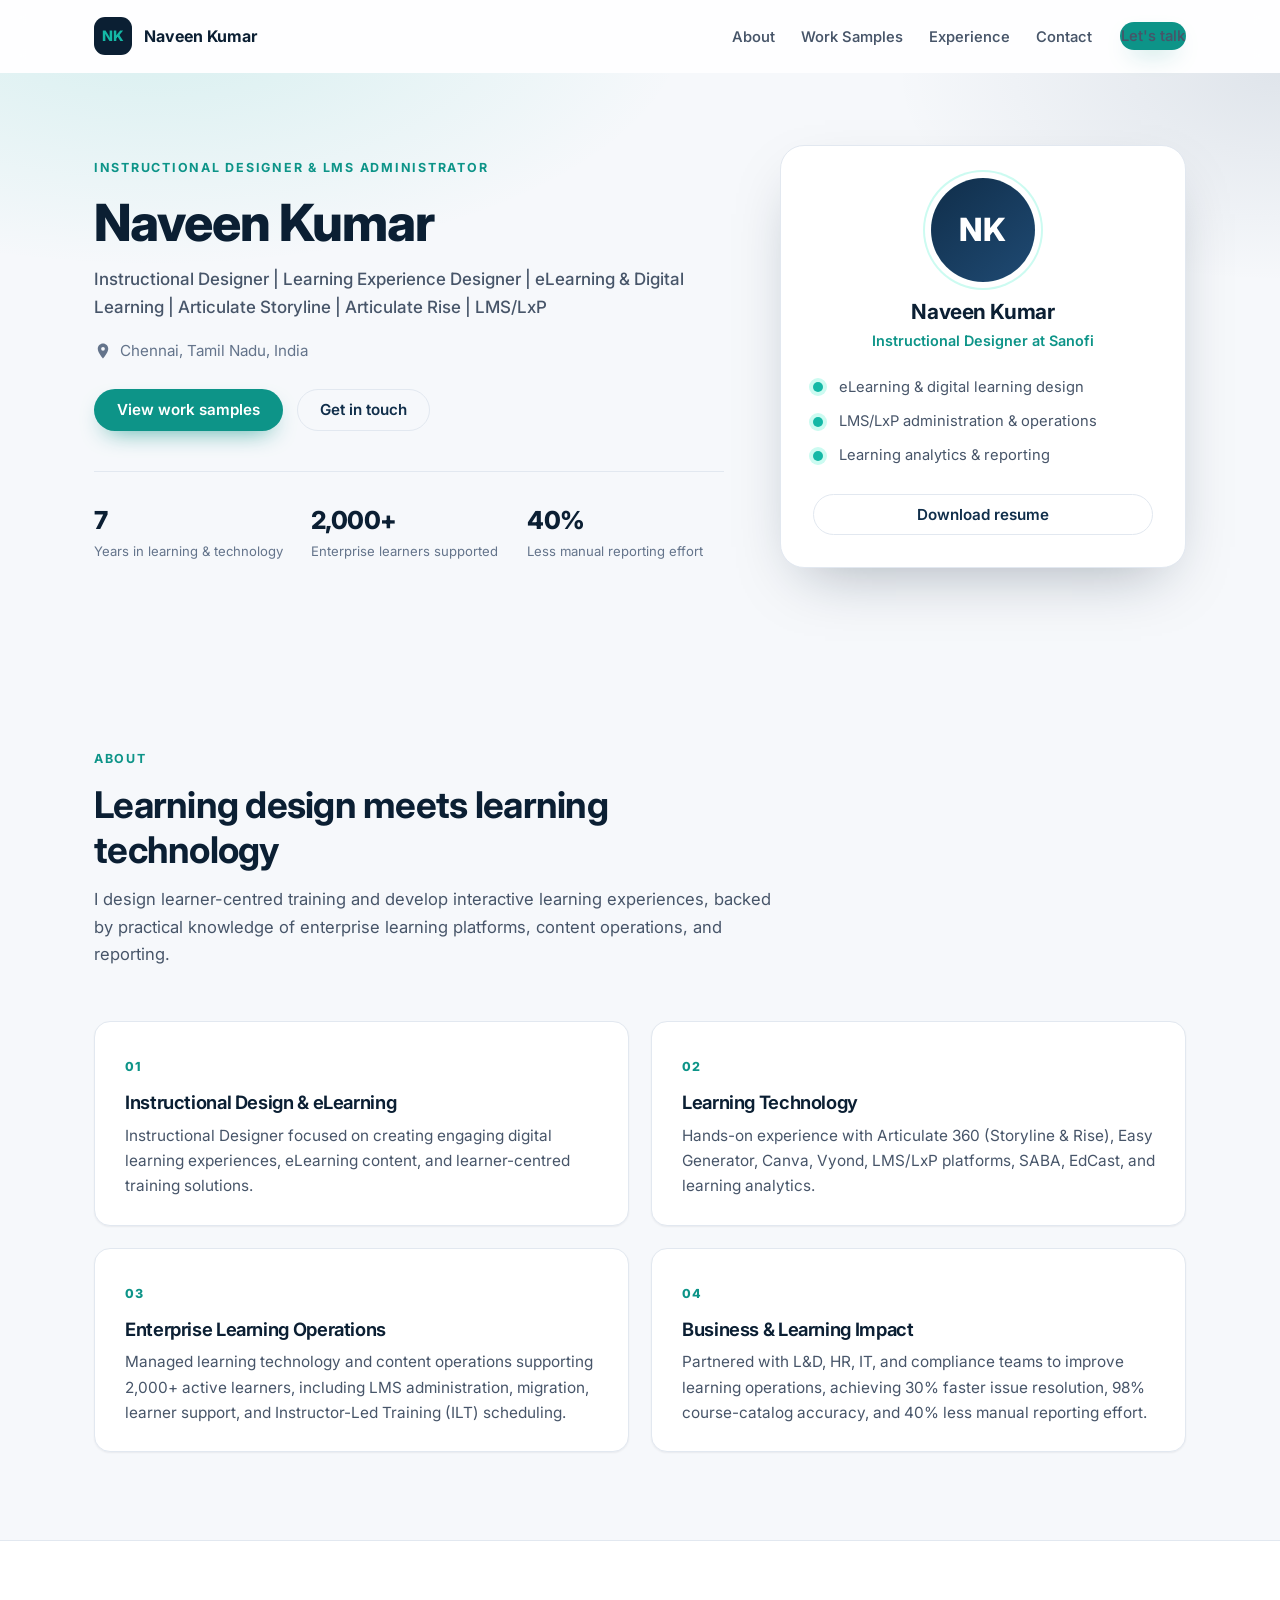
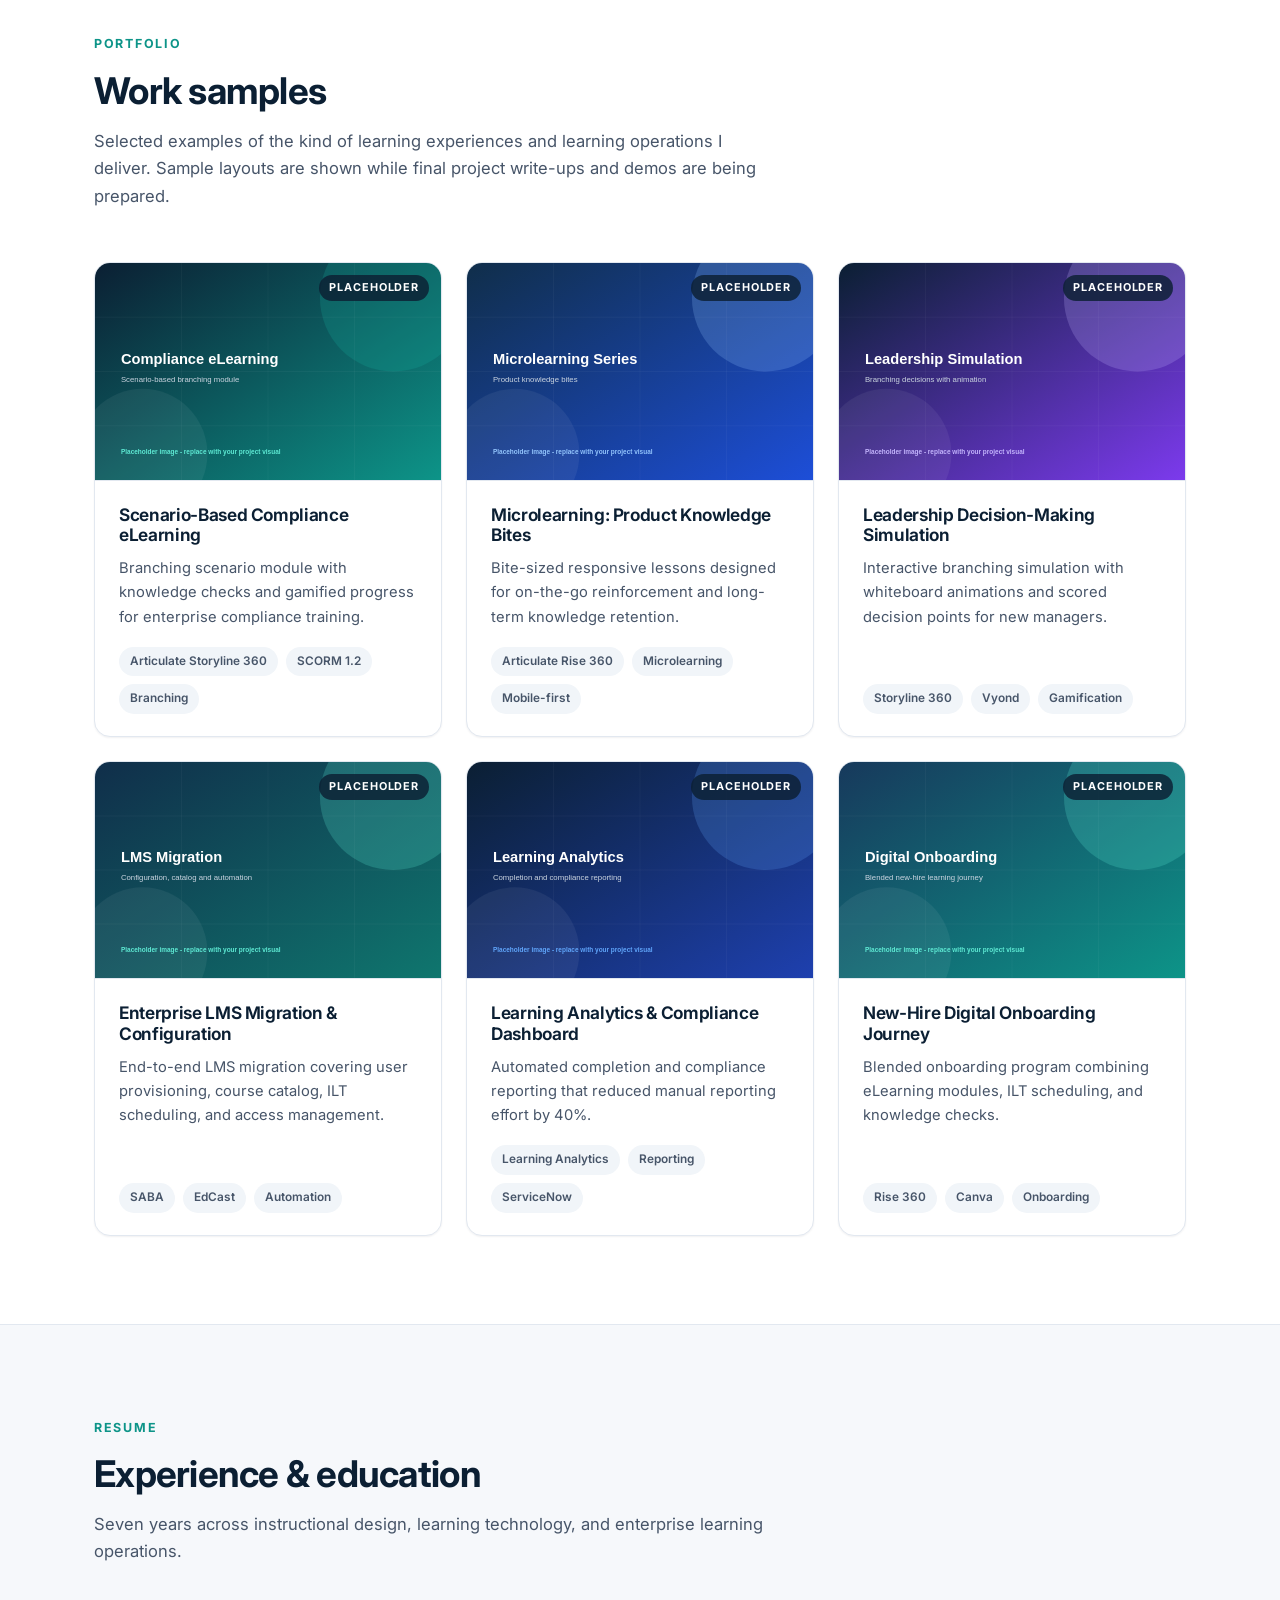
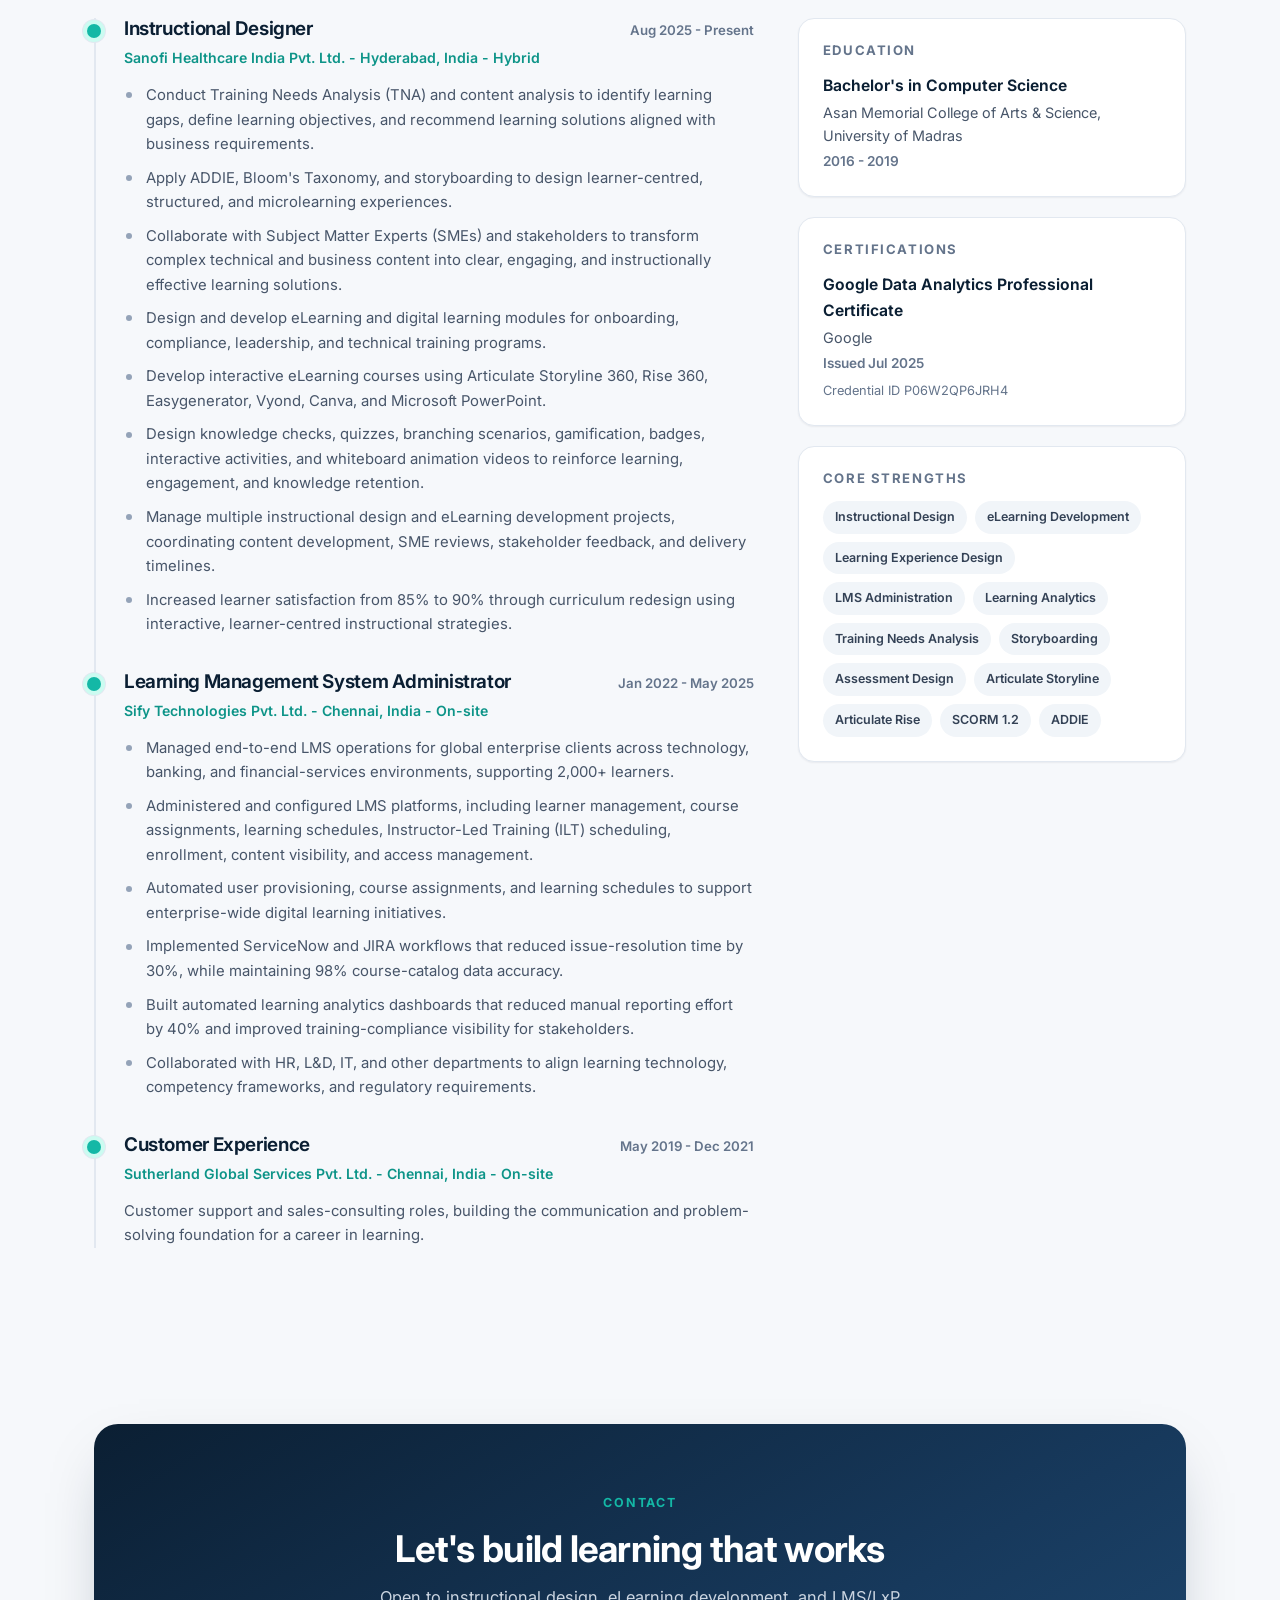
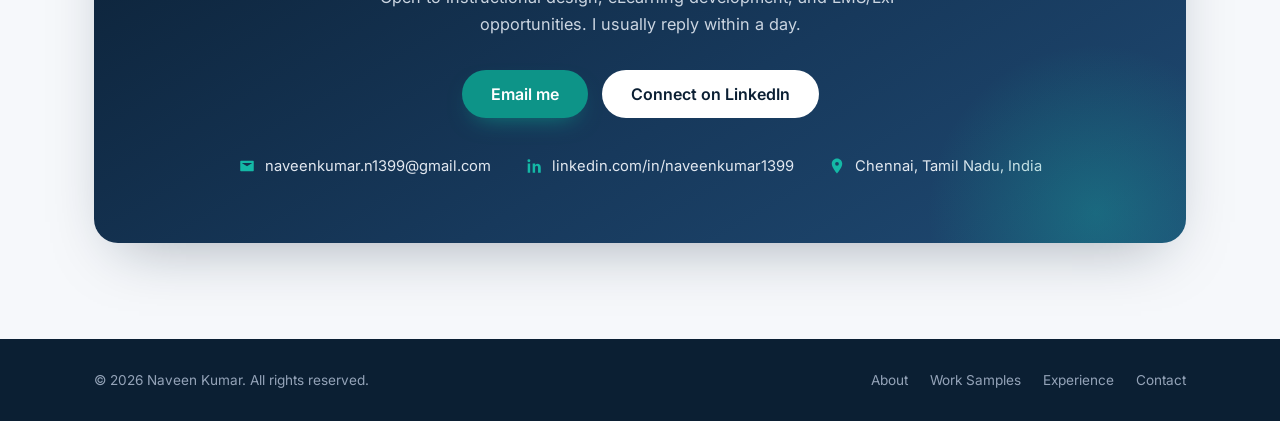
==== index.html @ 70050c81 "feat: add instructional designer and LMS admin portfolio site Co-authored-by: monkeycode-ai <monkeyc" ====
<!DOCTYPE html>
<html lang="en">
<head>
  <meta charset="UTF-8" />
  <meta name="viewport" content="width=device-width, initial-scale=1.0" />
  <title>Naveen Kumar | Instructional Designer &amp; LMS Administrator</title>
  <meta name="description" content="Naveen Kumar is an Instructional Designer and LMS Administrator with 7 years of experience creating engaging digital learning experiences and running enterprise learning operations." />
  <meta name="author" content="Naveen Kumar" />
  <meta name="theme-color" content="#0b1f33" />

  <meta property="og:type" content="website" />
  <meta property="og:title" content="Naveen Kumar | Instructional Designer &amp; LMS Administrator" />
  <meta property="og:description" content="Instructional Designer and learning technology professional focused on eLearning, digital learning, LMS administration, and learning analytics." />
  <meta name="twitter:card" content="summary_large_image" />

  <link rel="icon" href="data:image/svg+xml,%3Csvg xmlns='http://www.w3.org/2000/svg' viewBox='0 0 64 64'%3E%3Crect width='64' height='64' rx='14' fill='%230b1f33'/%3E%3Ctext x='50%25' y='54%25' text-anchor='middle' dominant-baseline='middle' font-family='Arial, sans-serif' font-size='30' font-weight='700' fill='%2314b8a6'%3ENK%3C/text%3E%3C/svg%3E" />

  <link rel="preconnect" href="https://fonts.googleapis.com" />
  <link rel="preconnect" href="https://fonts.gstatic.com" crossorigin />
  <link href="https://fonts.googleapis.com/css2?family=Inter:wght@400;500;600;700;800&display=swap" rel="stylesheet" />

  <link rel="stylesheet" href="assets/css/styles.css" />
</head>
<body>
  <a class="skip-link" href="#home">Skip to content</a>

  <header class="site-header" id="site-header">
    <div class="container header-inner">
      <a class="brand" href="#home" aria-label="Naveen Kumar home">
        <span class="brand-mark">NK</span>
        <span class="brand-text">Naveen Kumar</span>
      </a>

      <button class="nav-toggle" id="nav-toggle" type="button" aria-expanded="false" aria-controls="primary-nav" aria-label="Open navigation menu">
        <span class="nav-toggle-bar"></span>
        <span class="nav-toggle-bar"></span>
        <span class="nav-toggle-bar"></span>
      </button>

      <nav class="primary-nav" id="primary-nav" aria-label="Primary">
        <ul>
          <li><a href="#about">About</a></li>
          <li><a href="#work">Work Samples</a></li>
          <li><a href="#experience">Experience</a></li>
          <li><a href="#contact">Contact</a></li>
        </ul>
        <a class="btn btn-primary nav-cta" href="#contact">Let's talk</a>
      </nav>
    </div>
  </header>

  <main id="main">
    <section class="hero" id="home">
      <div class="container hero-grid">
        <div class="hero-copy">
          <p class="eyebrow">Instructional Designer &amp; LMS Administrator</p>
          <h1>Naveen Kumar</h1>
          <p class="hero-headline">Instructional Designer | Learning Experience Designer | eLearning &amp; Digital Learning | Articulate Storyline | Articulate Rise | LMS/LxP</p>
          <p class="hero-location">
            <svg class="icon" aria-hidden="true" viewBox="0 0 24 24"><path d="M12 2C8.1 2 5 5.1 5 9c0 5.2 7 13 7 13s7-7.8 7-13c0-3.9-3.1-7-7-7Zm0 9.5A2.5 2.5 0 1 1 12 6.5a2.5 2.5 0 0 1 0 5Z"/></svg>
            Chennai, Tamil Nadu, India
          </p>
          <div class="hero-actions">
            <a class="btn btn-primary" href="#work">View work samples</a>
            <a class="btn btn-ghost" href="#contact">Get in touch</a>
          </div>
          <ul class="hero-stats" aria-label="Highlights">
            <li><strong>7</strong><span>Years in learning &amp; technology</span></li>
            <li><strong>2,000+</strong><span>Enterprise learners supported</span></li>
            <li><strong>40%</strong><span>Less manual reporting effort</span></li>
          </ul>
        </div>

        <div class="hero-card" data-reveal>
          <div class="avatar" aria-hidden="true">
            <span>NK</span>
          </div>
          <h2>Naveen Kumar</h2>
          <p class="hero-card-role">Instructional Designer at Sanofi</p>
          <ul class="hero-card-list">
            <li>eLearning &amp; digital learning design</li>
            <li>LMS/LxP administration &amp; operations</li>
            <li>Learning analytics &amp; reporting</li>
          </ul>
          <a class="btn btn-outline btn-block" href="assets/files/naveen-kumar-resume.pdf" download>Download resume</a>
        </div>
      </div>
    </section>

    <section class="section" id="about">
      <div class="container">
        <div class="section-head" data-reveal>
          <p class="eyebrow">About</p>
          <h2>Learning design meets learning technology</h2>
          <p class="section-lead">I design learner-centred training and develop interactive learning experiences, backed by practical knowledge of enterprise learning platforms, content operations, and reporting.</p>
        </div>

        <div class="about-grid">
          <article class="about-card" data-reveal>
            <span class="about-index">01</span>
            <h3>Instructional Design &amp; eLearning</h3>
            <p>Instructional Designer focused on creating engaging digital learning experiences, eLearning content, and learner-centred training solutions.</p>
          </article>
          <article class="about-card" data-reveal>
            <span class="about-index">02</span>
            <h3>Learning Technology</h3>
            <p>Hands-on experience with Articulate 360 (Storyline &amp; Rise), Easy Generator, Canva, Vyond, LMS/LxP platforms, SABA, EdCast, and learning analytics.</p>
          </article>
          <article class="about-card" data-reveal>
            <span class="about-index">03</span>
            <h3>Enterprise Learning Operations</h3>
            <p>Managed learning technology and content operations supporting 2,000+ active learners, including LMS administration, migration, learner support, and Instructor-Led Training (ILT) scheduling.</p>
          </article>
          <article class="about-card" data-reveal>
            <span class="about-index">04</span>
            <h3>Business &amp; Learning Impact</h3>
            <p>Partnered with L&amp;D, HR, IT, and compliance teams to improve learning operations, achieving 30% faster issue resolution, 98% course-catalog accuracy, and 40% less manual reporting effort.</p>
          </article>
        </div>
      </div>
    </section>

    <section class="section section-alt" id="work">
      <div class="container">
        <div class="section-head" data-reveal>
          <p class="eyebrow">Portfolio</p>
          <h2>Work samples</h2>
          <p class="section-lead">Selected examples of the kind of learning experiences and learning operations I deliver. Sample layouts are shown while final project write-ups and demos are being prepared.</p>
        </div>

        <div class="work-grid">
          <article class="work-card" data-reveal>
            <div class="work-thumb">
              <img src="assets/img/work-placeholder-01.svg" alt="Placeholder preview for a scenario-based compliance eLearning project" loading="lazy" />
              <span class="work-badge">Placeholder</span>
            </div>
            <div class="work-body">
              <h3>Scenario-Based Compliance eLearning</h3>
              <p>Branching scenario module with knowledge checks and gamified progress for enterprise compliance training.</p>
              <ul class="tag-list">
                <li>Articulate Storyline 360</li>
                <li>SCORM 1.2</li>
                <li>Branching</li>
              </ul>
            </div>
          </article>

          <article class="work-card" data-reveal>
            <div class="work-thumb">
              <img src="assets/img/work-placeholder-02.svg" alt="Placeholder preview for a microlearning product knowledge series" loading="lazy" />
              <span class="work-badge">Placeholder</span>
            </div>
            <div class="work-body">
              <h3>Microlearning: Product Knowledge Bites</h3>
              <p>Bite-sized responsive lessons designed for on-the-go reinforcement and long-term knowledge retention.</p>
              <ul class="tag-list">
                <li>Articulate Rise 360</li>
                <li>Microlearning</li>
                <li>Mobile-first</li>
              </ul>
            </div>
          </article>

          <article class="work-card" data-reveal>
            <div class="work-thumb">
              <img src="assets/img/work-placeholder-03.svg" alt="Placeholder preview for a leadership decision-making simulation" loading="lazy" />
              <span class="work-badge">Placeholder</span>
            </div>
            <div class="work-body">
              <h3>Leadership Decision-Making Simulation</h3>
              <p>Interactive branching simulation with whiteboard animations and scored decision points for new managers.</p>
              <ul class="tag-list">
                <li>Storyline 360</li>
                <li>Vyond</li>
                <li>Gamification</li>
              </ul>
            </div>
          </article>

          <article class="work-card" data-reveal>
            <div class="work-thumb">
              <img src="assets/img/work-placeholder-04.svg" alt="Placeholder preview for an enterprise LMS migration and configuration project" loading="lazy" />
              <span class="work-badge">Placeholder</span>
            </div>
            <div class="work-body">
              <h3>Enterprise LMS Migration &amp; Configuration</h3>
              <p>End-to-end LMS migration covering user provisioning, course catalog, ILT scheduling, and access management.</p>
              <ul class="tag-list">
                <li>SABA</li>
                <li>EdCast</li>
                <li>Automation</li>
              </ul>
            </div>
          </article>

          <article class="work-card" data-reveal>
            <div class="work-thumb">
              <img src="assets/img/work-placeholder-05.svg" alt="Placeholder preview for a learning analytics and compliance dashboard" loading="lazy" />
              <span class="work-badge">Placeholder</span>
            </div>
            <div class="work-body">
              <h3>Learning Analytics &amp; Compliance Dashboard</h3>
              <p>Automated completion and compliance reporting that reduced manual reporting effort by 40%.</p>
              <ul class="tag-list">
                <li>Learning Analytics</li>
                <li>Reporting</li>
                <li>ServiceNow</li>
              </ul>
            </div>
          </article>

          <article class="work-card" data-reveal>
            <div class="work-thumb">
              <img src="assets/img/work-placeholder-06.svg" alt="Placeholder preview for a new-hire digital onboarding journey" loading="lazy" />
              <span class="work-badge">Placeholder</span>
            </div>
            <div class="work-body">
              <h3>New-Hire Digital Onboarding Journey</h3>
              <p>Blended onboarding program combining eLearning modules, ILT scheduling, and knowledge checks.</p>
              <ul class="tag-list">
                <li>Rise 360</li>
                <li>Canva</li>
                <li>Onboarding</li>
              </ul>
            </div>
          </article>
        </div>
      </div>
    </section>

    <section class="section" id="experience">
      <div class="container">
        <div class="section-head" data-reveal>
          <p class="eyebrow">Resume</p>
          <h2>Experience &amp; education</h2>
          <p class="section-lead">Seven years across instructional design, learning technology, and enterprise learning operations.</p>
        </div>

        <div class="resume-layout">
          <div class="timeline">
            <article class="timeline-item" data-reveal>
              <div class="timeline-head">
                <h3>Instructional Designer</h3>
                <span class="timeline-date">Aug 2025 - Present</span>
              </div>
              <p class="timeline-meta">Sanofi Healthcare India Pvt. Ltd. - Hyderabad, India - Hybrid</p>
              <ul class="timeline-list">
                <li>Conduct Training Needs Analysis (TNA) and content analysis to identify learning gaps, define learning objectives, and recommend learning solutions aligned with business requirements.</li>
                <li>Apply ADDIE, Bloom's Taxonomy, and storyboarding to design learner-centred, structured, and microlearning experiences.</li>
                <li>Collaborate with Subject Matter Experts (SMEs) and stakeholders to transform complex technical and business content into clear, engaging, and instructionally effective learning solutions.</li>
                <li>Design and develop eLearning and digital learning modules for onboarding, compliance, leadership, and technical training programs.</li>
                <li>Develop interactive eLearning courses using Articulate Storyline 360, Rise 360, Easygenerator, Vyond, Canva, and Microsoft PowerPoint.</li>
                <li>Design knowledge checks, quizzes, branching scenarios, gamification, badges, interactive activities, and whiteboard animation videos to reinforce learning, engagement, and knowledge retention.</li>
                <li>Manage multiple instructional design and eLearning development projects, coordinating content development, SME reviews, stakeholder feedback, and delivery timelines.</li>
                <li>Increased learner satisfaction from 85% to 90% through curriculum redesign using interactive, learner-centred instructional strategies.</li>
              </ul>
            </article>

            <article class="timeline-item" data-reveal>
              <div class="timeline-head">
                <h3>Learning Management System Administrator</h3>
                <span class="timeline-date">Jan 2022 - May 2025</span>
              </div>
              <p class="timeline-meta">Sify Technologies Pvt. Ltd. - Chennai, India - On-site</p>
              <ul class="timeline-list">
                <li>Managed end-to-end LMS operations for global enterprise clients across technology, banking, and financial-services environments, supporting 2,000+ learners.</li>
                <li>Administered and configured LMS platforms, including learner management, course assignments, learning schedules, Instructor-Led Training (ILT) scheduling, enrollment, content visibility, and access management.</li>
                <li>Automated user provisioning, course assignments, and learning schedules to support enterprise-wide digital learning initiatives.</li>
                <li>Implemented ServiceNow and JIRA workflows that reduced issue-resolution time by 30%, while maintaining 98% course-catalog data accuracy.</li>
                <li>Built automated learning analytics dashboards that reduced manual reporting effort by 40% and improved training-compliance visibility for stakeholders.</li>
                <li>Collaborated with HR, L&amp;D, IT, and other departments to align learning technology, competency frameworks, and regulatory requirements.</li>
              </ul>
            </article>

            <article class="timeline-item" data-reveal>
              <div class="timeline-head">
                <h3>Customer Experience</h3>
                <span class="timeline-date">May 2019 - Dec 2021</span>
              </div>
              <p class="timeline-meta">Sutherland Global Services Pvt. Ltd. - Chennai, India - On-site</p>
              <p class="timeline-note">Customer support and sales-consulting roles, building the communication and problem-solving foundation for a career in learning.</p>
            </article>
          </div>

          <aside class="resume-side">
            <div class="side-card" data-reveal>
              <h3>Education</h3>
              <p class="side-title">Bachelor's in Computer Science</p>
              <p class="side-meta">Asan Memorial College of Arts &amp; Science, University of Madras</p>
              <p class="side-date">2016 - 2019</p>
            </div>
            <div class="side-card" data-reveal>
              <h3>Certifications</h3>
              <p class="side-title">Google Data Analytics Professional Certificate</p>
              <p class="side-meta">Google</p>
              <p class="side-date">Issued Jul 2025</p>
              <p class="side-cred">Credential ID P06W2QP6JRH4</p>
            </div>
            <div class="side-card" data-reveal>
              <h3>Core strengths</h3>
              <ul class="chip-list">
                <li>Instructional Design</li>
                <li>eLearning Development</li>
                <li>Learning Experience Design</li>
                <li>LMS Administration</li>
                <li>Learning Analytics</li>
                <li>Training Needs Analysis</li>
                <li>Storyboarding</li>
                <li>Assessment Design</li>
                <li>Articulate Storyline</li>
                <li>Articulate Rise</li>
                <li>SCORM 1.2</li>
                <li>ADDIE</li>
              </ul>
            </div>
          </aside>
        </div>
      </div>
    </section>

    <section class="section section-contact" id="contact">
      <div class="container">
        <div class="contact-card" data-reveal>
          <p class="eyebrow eyebrow-light">Contact</p>
          <h2>Let's build learning that works</h2>
          <p class="contact-lead">Open to instructional design, eLearning development, and LMS/LxP opportunities. I usually reply within a day.</p>

          <div class="contact-actions">
            <a class="btn btn-primary btn-lg" href="mailto:naveenkumar.n1399@gmail.com">Email me</a>
            <a class="btn btn-light btn-lg" href="https://www.linkedin.com/in/naveenkumar1399/" target="_blank" rel="noopener noreferrer">Connect on LinkedIn</a>
          </div>

          <ul class="contact-list">
            <li>
              <svg class="icon" aria-hidden="true" viewBox="0 0 24 24"><path d="M4 5h16a1 1 0 0 1 1 1v12a1 1 0 0 1-1 1H4a1 1 0 0 1-1-1V6a1 1 0 0 1 1-1Zm8 7.2 7-4.2H5l7 4.2Z"/></svg>
              <a href="mailto:naveenkumar.n1399@gmail.com">naveenkumar.n1399@gmail.com</a>
            </li>
            <li>
              <svg class="icon" aria-hidden="true" viewBox="0 0 24 24"><path d="M6.9 8.5H3.6V21h3.3V8.5ZM5.2 3a1.9 1.9 0 1 0 0 3.9 1.9 1.9 0 0 0 0-3.9ZM21 13.9c0-3.4-1.8-5-4.2-5-1.9 0-2.8 1-3.3 1.8V8.5H10.2V21h3.3v-6.6c0-1.5.3-2.9 2.1-2.9 1.8 0 1.8 1.7 1.8 3V21H21v-7.1Z"/></svg>
              <a href="https://www.linkedin.com/in/naveenkumar1399/" target="_blank" rel="noopener noreferrer">linkedin.com/in/naveenkumar1399</a>
            </li>
            <li>
              <svg class="icon" aria-hidden="true" viewBox="0 0 24 24"><path d="M12 2C8.1 2 5 5.1 5 9c0 5.2 7 13 7 13s7-7.8 7-13c0-3.9-3.1-7-7-7Zm0 9.5A2.5 2.5 0 1 1 12 6.5a2.5 2.5 0 0 1 0 5Z"/></svg>
              <span>Chennai, Tamil Nadu, India</span>
            </li>
          </ul>
        </div>
      </div>
    </section>
  </main>

  <footer class="site-footer">
    <div class="container footer-inner">
      <p>&copy; <span id="year">2026</span> Naveen Kumar. All rights reserved.</p>
      <nav class="footer-nav" aria-label="Footer">
        <a href="#about">About</a>
        <a href="#work">Work Samples</a>
        <a href="#experience">Experience</a>
        <a href="#contact">Contact</a>
      </nav>
    </div>
  </footer>

  <script src="assets/js/main.js" defer></script>
</body>
</html>
---- assets/css/styles.css ----
:root {
  --navy-900: #0b1f33;
  --navy-800: #102e4a;
  --navy-700: #17395c;
  --navy-600: #1f4a73;
  --teal-600: #0d9488;
  --teal-500: #14b8a6;
  --teal-100: #ccfbf1;
  --slate-900: #0f172a;
  --slate-700: #334155;
  --slate-600: #475569;
  --slate-500: #64748b;
  --slate-400: #94a3b8;
  --slate-200: #e2e8f0;
  --slate-100: #f1f5f9;
  --bg: #f6f8fb;
  --surface: #ffffff;
  --border: #e2e8f0;
  --shadow-sm: 0 1px 2px rgba(15, 23, 42, 0.06);
  --shadow-md: 0 10px 30px -12px rgba(15, 23, 42, 0.18);
  --shadow-lg: 0 24px 60px -24px rgba(11, 31, 51, 0.35);
  --radius-sm: 10px;
  --radius: 16px;
  --radius-lg: 24px;
  --max-width: 1140px;
  --header-height: 72px;
  --font: "Inter", -apple-system, BlinkMacSystemFont, "Segoe UI", Roboto, Helvetica, Arial, sans-serif;
}

*,
*::before,
*::after {
  box-sizing: border-box;
}

html {
  scroll-behavior: smooth;
  scroll-padding-top: calc(var(--header-height) + 16px);
  -webkit-text-size-adjust: 100%;
}

body {
  margin: 0;
  font-family: var(--font);
  font-size: 16px;
  line-height: 1.65;
  color: var(--slate-700);
  background: var(--bg);
  -webkit-font-smoothing: antialiased;
  -moz-osx-font-smoothing: grayscale;
}

img {
  max-width: 100%;
  display: block;
}

a {
  color: var(--teal-600);
  text-decoration: none;
}

a:hover {
  text-decoration: underline;
}

h1,
h2,
h3 {
  color: var(--navy-900);
  line-height: 1.2;
  margin: 0 0 0.5em;
  letter-spacing: -0.02em;
}

h1 {
  font-size: clamp(2.1rem, 5vw, 3.2rem);
  font-weight: 800;
}

h2 {
  font-size: clamp(1.6rem, 3.5vw, 2.3rem);
  font-weight: 700;
}

h3 {
  font-size: 1.15rem;
  font-weight: 650;
}

p {
  margin: 0 0 1rem;
}

ul {
  margin: 0;
  padding: 0;
  list-style: none;
}

.icon {
  width: 18px;
  height: 18px;
  flex: 0 0 auto;
  fill: currentColor;
}

.container {
  width: 100%;
  max-width: var(--max-width);
  margin: 0 auto;
  padding: 0 24px;
}

.skip-link {
  position: absolute;
  left: -9999px;
  top: 0;
  z-index: 999;
  background: var(--navy-900);
  color: #fff;
  padding: 12px 18px;
  border-radius: 0 0 8px 0;
}

.skip-link:focus {
  left: 0;
}

:focus-visible {
  outline: 3px solid var(--teal-500);
  outline-offset: 3px;
  border-radius: 4px;
}

.btn {
  display: inline-flex;
  align-items: center;
  justify-content: center;
  gap: 8px;
  padding: 12px 22px;
  border-radius: 999px;
  border: 1.5px solid transparent;
  font-family: inherit;
  font-size: 0.95rem;
  font-weight: 600;
  line-height: 1;
  cursor: pointer;
  text-decoration: none;
  transition: transform 0.2s ease, background-color 0.2s ease, color 0.2s ease, border-color 0.2s ease, box-shadow 0.2s ease;
}

.btn:hover {
  text-decoration: none;
  transform: translateY(-2px);
}

.btn-primary {
  background: var(--teal-600);
  color: #fff;
  box-shadow: 0 10px 24px -12px rgba(13, 148, 136, 0.9);
}

.btn-primary:hover {
  background: var(--teal-500);
  color: #fff;
}

.btn-ghost {
  background: transparent;
  color: var(--navy-800);
  border-color: var(--slate-200);
}

.btn-ghost:hover {
  border-color: var(--navy-700);
  color: var(--navy-900);
  background: #fff;
}

.btn-outline {
  background: #fff;
  color: var(--navy-800);
  border-color: var(--slate-200);
}

.btn-outline:hover {
  border-color: var(--teal-500);
  color: var(--teal-600);
}

.btn-light {
  background: #fff;
  color: var(--navy-900);
}

.btn-light:hover {
  background: var(--teal-100);
  color: var(--navy-900);
}

.btn-lg {
  padding: 15px 28px;
  font-size: 1rem;
}

.btn-block {
  width: 100%;
}

.site-header {
  position: sticky;
  top: 0;
  z-index: 100;
  background: rgba(255, 255, 255, 0.85);
  backdrop-filter: blur(12px);
  -webkit-backdrop-filter: blur(12px);
  border-bottom: 1px solid transparent;
  transition: border-color 0.25s ease, box-shadow 0.25s ease, background-color 0.25s ease;
}

.site-header.is-scrolled {
  border-bottom-color: var(--border);
  box-shadow: var(--shadow-sm);
}

.header-inner {
  display: flex;
  align-items: center;
  justify-content: space-between;
  min-height: var(--header-height);
  gap: 16px;
}

.brand {
  display: inline-flex;
  align-items: center;
  gap: 12px;
  color: var(--navy-900);
  font-weight: 700;
  text-decoration: none;
}

.brand:hover {
  text-decoration: none;
}

.brand-mark {
  display: grid;
  place-items: center;
  width: 38px;
  height: 38px;
  border-radius: 11px;
  background: var(--navy-900);
  color: var(--teal-500);
  font-size: 0.9rem;
  font-weight: 800;
  letter-spacing: 0.02em;
}

.brand-text {
  font-size: 1rem;
}

.primary-nav {
  display: flex;
  align-items: center;
  gap: 28px;
}

.primary-nav ul {
  display: flex;
  align-items: center;
  gap: 26px;
}

.primary-nav a {
  color: var(--slate-600);
  font-size: 0.92rem;
  font-weight: 550;
  text-decoration: none;
  position: relative;
  padding: 6px 0;
}

.primary-nav a::after {
  content: "";
  position: absolute;
  left: 0;
  right: 0;
  bottom: 0;
  height: 2px;
  background: var(--teal-500);
  border-radius: 2px;
  transform: scaleX(0);
  transform-origin: left;
  transition: transform 0.22s ease;
}

.primary-nav a:hover {
  color: var(--navy-900);
  text-decoration: none;
}

.primary-nav a:hover::after,
.primary-nav a.is-active::after {
  transform: scaleX(1);
}

.primary-nav a.is-active {
  color: var(--navy-900);
}

.nav-cta {
  padding: 10px 18px;
}

.nav-toggle {
  display: none;
  flex-direction: column;
  justify-content: center;
  gap: 5px;
  width: 44px;
  height: 44px;
  padding: 0 10px;
  background: transparent;
  border: 1px solid var(--slate-200);
  border-radius: 10px;
  cursor: pointer;
}

.nav-toggle-bar {
  display: block;
  width: 100%;
  height: 2px;
  background: var(--navy-900);
  border-radius: 2px;
  transition: transform 0.25s ease, opacity 0.2s ease;
}

.nav-toggle[aria-expanded="true"] .nav-toggle-bar:nth-child(1) {
  transform: translateY(7px) rotate(45deg);
}

.nav-toggle[aria-expanded="true"] .nav-toggle-bar:nth-child(2) {
  opacity: 0;
}

.nav-toggle[aria-expanded="true"] .nav-toggle-bar:nth-child(3) {
  transform: translateY(-7px) rotate(-45deg);
}

.hero {
  position: relative;
  padding: 72px 0 88px;
  background:
    radial-gradient(900px 420px at 12% -10%, rgba(20, 184, 166, 0.14), transparent 60%),
    radial-gradient(700px 380px at 100% 0%, rgba(23, 57, 92, 0.1), transparent 55%),
    var(--bg);
  overflow: hidden;
}

.hero-grid {
  display: grid;
  grid-template-columns: 1.55fr 1fr;
  gap: 56px;
  align-items: center;
}

.eyebrow {
  display: inline-block;
  margin: 0 0 14px;
  color: var(--teal-600);
  font-size: 0.78rem;
  font-weight: 700;
  letter-spacing: 0.14em;
  text-transform: uppercase;
}

.eyebrow-light {
  color: var(--teal-500);
}

.hero h1 {
  margin-bottom: 0.25em;
}

.hero-headline {
  max-width: 620px;
  color: var(--slate-600);
  font-size: 1.06rem;
  font-weight: 500;
}

.hero-location {
  display: flex;
  align-items: center;
  gap: 8px;
  color: var(--slate-500);
  font-size: 0.95rem;
}

.hero-actions {
  display: flex;
  flex-wrap: wrap;
  gap: 14px;
  margin: 26px 0 40px;
}

.hero-stats {
  display: grid;
  grid-template-columns: repeat(3, minmax(0, 1fr));
  gap: 20px;
  padding-top: 28px;
  border-top: 1px solid var(--slate-200);
}

.hero-stats li {
  display: flex;
  flex-direction: column;
  gap: 2px;
}

.hero-stats strong {
  color: var(--navy-900);
  font-size: 1.55rem;
  font-weight: 800;
  letter-spacing: -0.02em;
}

.hero-stats span {
  color: var(--slate-500);
  font-size: 0.82rem;
  line-height: 1.35;
}

.hero-card {
  background: var(--surface);
  border: 1px solid var(--border);
  border-radius: var(--radius-lg);
  padding: 32px;
  box-shadow: var(--shadow-lg);
  text-align: center;
}

.avatar {
  display: grid;
  place-items: center;
  width: 104px;
  height: 104px;
  margin: 0 auto 18px;
  border-radius: 50%;
  background: linear-gradient(140deg, var(--navy-800), var(--navy-600));
  color: #fff;
  font-size: 2rem;
  font-weight: 800;
  letter-spacing: 0.04em;
  box-shadow: 0 0 0 6px #fff, 0 0 0 8px var(--teal-100);
}

.hero-card h2 {
  margin-bottom: 4px;
  font-size: 1.3rem;
}

.hero-card-role {
  color: var(--teal-600);
  font-size: 0.9rem;
  font-weight: 600;
}

.hero-card-list {
  display: grid;
  gap: 10px;
  margin: 22px 0 26px;
  text-align: left;
}

.hero-card-list li {
  position: relative;
  padding-left: 26px;
  color: var(--slate-600);
  font-size: 0.92rem;
}

.hero-card-list li::before {
  content: "";
  position: absolute;
  left: 0;
  top: 0.52em;
  width: 10px;
  height: 10px;
  border-radius: 50%;
  background: var(--teal-500);
  box-shadow: 0 0 0 4px var(--teal-100);
}

.section {
  padding: 88px 0;
}

.section-alt {
  background: var(--surface);
  border-top: 1px solid var(--border);
  border-bottom: 1px solid var(--border);
}

.section-head {
  max-width: 680px;
  margin-bottom: 52px;
}

.section-head h2 {
  margin-bottom: 0.4em;
}

.section-lead {
  color: var(--slate-600);
  font-size: 1.04rem;
  margin: 0;
}

.about-grid {
  display: grid;
  grid-template-columns: repeat(2, minmax(0, 1fr));
  gap: 22px;
}

.about-card {
  position: relative;
  background: var(--surface);
  border: 1px solid var(--border);
  border-radius: var(--radius);
  padding: 30px 30px 26px;
  box-shadow: var(--shadow-sm);
  transition: transform 0.25s ease, box-shadow 0.25s ease, border-color 0.25s ease;
}

.about-card:hover {
  transform: translateY(-4px);
  box-shadow: var(--shadow-md);
  border-color: rgba(20, 184, 166, 0.5);
}

.about-index {
  display: inline-block;
  margin-bottom: 14px;
  color: var(--teal-600);
  font-size: 0.78rem;
  font-weight: 800;
  letter-spacing: 0.12em;
}

.about-card h3 {
  margin-bottom: 0.5em;
}

.about-card p {
  margin: 0;
  color: var(--slate-600);
  font-size: 0.96rem;
}

.work-grid {
  display: grid;
  grid-template-columns: repeat(3, minmax(0, 1fr));
  gap: 24px;
}

.work-card {
  display: flex;
  flex-direction: column;
  background: var(--surface);
  border: 1px solid var(--border);
  border-radius: var(--radius);
  overflow: hidden;
  box-shadow: var(--shadow-sm);
  transition: transform 0.25s ease, box-shadow 0.25s ease, border-color 0.25s ease;
}

.work-card:hover {
  transform: translateY(-5px);
  box-shadow: var(--shadow-md);
  border-color: rgba(20, 184, 166, 0.5);
}

.work-thumb {
  position: relative;
  aspect-ratio: 16 / 10;
  background: var(--slate-100);
  border-bottom: 1px solid var(--border);
}

.work-thumb img {
  width: 100%;
  height: 100%;
  object-fit: cover;
}

.work-badge {
  position: absolute;
  top: 12px;
  right: 12px;
  padding: 4px 10px;
  border-radius: 999px;
  background: rgba(11, 31, 51, 0.82);
  color: #fff;
  font-size: 0.68rem;
  font-weight: 700;
  letter-spacing: 0.08em;
  text-transform: uppercase;
}

.work-body {
  display: flex;
  flex-direction: column;
  gap: 10px;
  padding: 24px 24px 22px;
  flex: 1;
}

.work-body h3 {
  margin: 0;
  font-size: 1.08rem;
}

.work-body p {
  margin: 0;
  color: var(--slate-600);
  font-size: 0.92rem;
}

.tag-list {
  display: flex;
  flex-wrap: wrap;
  gap: 8px;
  margin-top: auto;
  padding-top: 8px;
}

.tag-list li {
  padding: 5px 11px;
  border-radius: 999px;
  background: var(--slate-100);
  color: var(--slate-600);
  font-size: 0.74rem;
  font-weight: 600;
}

.resume-layout {
  display: grid;
  grid-template-columns: 1.7fr 1fr;
  gap: 44px;
  align-items: start;
}

.timeline {
  position: relative;
  display: grid;
  gap: 34px;
  padding-left: 28px;
  border-left: 2px solid var(--slate-200);
}

.timeline-item {
  position: relative;
}

.timeline-item::before {
  content: "";
  position: absolute;
  left: -37px;
  top: 6px;
  width: 14px;
  height: 14px;
  border-radius: 50%;
  background: var(--teal-500);
  box-shadow: 0 0 0 4px var(--teal-100), 0 0 0 5px var(--slate-200);
}

.timeline-head {
  display: flex;
  flex-wrap: wrap;
  align-items: baseline;
  justify-content: space-between;
  gap: 8px 16px;
}

.timeline-head h3 {
  margin: 0;
  font-size: 1.18rem;
}

.timeline-date {
  color: var(--slate-500);
  font-size: 0.83rem;
  font-weight: 600;
  white-space: nowrap;
}

.timeline-meta {
  margin: 4px 0 14px;
  color: var(--teal-600);
  font-size: 0.88rem;
  font-weight: 600;
}

.timeline-list {
  display: grid;
  gap: 9px;
}

.timeline-list li {
  position: relative;
  padding-left: 22px;
  color: var(--slate-600);
  font-size: 0.93rem;
}

.timeline-list li::before {
  content: "";
  position: absolute;
  left: 2px;
  top: 0.62em;
  width: 6px;
  height: 6px;
  border-radius: 50%;
  background: var(--slate-400);
}

.timeline-note {
  margin: 0;
  color: var(--slate-600);
  font-size: 0.93rem;
}

.resume-side {
  display: grid;
  gap: 20px;
}

.side-card {
  background: var(--surface);
  border: 1px solid var(--border);
  border-radius: var(--radius);
  padding: 24px;
  box-shadow: var(--shadow-sm);
}

.side-card h3 {
  margin-bottom: 14px;
  font-size: 0.82rem;
  font-weight: 700;
  letter-spacing: 0.12em;
  text-transform: uppercase;
  color: var(--slate-500);
}

.side-title {
  margin: 0 0 2px;
  color: var(--navy-900);
  font-weight: 650;
  font-size: 0.98rem;
}

.side-meta {
  margin: 0 0 2px;
  color: var(--slate-600);
  font-size: 0.9rem;
}

.side-date {
  margin: 0;
  color: var(--slate-500);
  font-size: 0.85rem;
  font-weight: 600;
}

.side-cred {
  margin: 6px 0 0;
  color: var(--slate-500);
  font-size: 0.8rem;
}

.chip-list {
  display: flex;
  flex-wrap: wrap;
  gap: 8px;
}

.chip-list li {
  padding: 6px 12px;
  border-radius: 999px;
  background: var(--slate-100);
  color: var(--slate-700);
  font-size: 0.78rem;
  font-weight: 600;
}

.section-contact {
  padding: 88px 0 96px;
}

.contact-card {
  position: relative;
  background: linear-gradient(150deg, var(--navy-900), var(--navy-700) 60%, var(--navy-600));
  border-radius: var(--radius-lg);
  padding: 64px 48px;
  text-align: center;
  color: #cbd5e1;
  box-shadow: var(--shadow-lg);
  overflow: hidden;
}

.contact-card::after {
  content: "";
  position: absolute;
  inset: auto -80px -140px auto;
  width: 340px;
  height: 340px;
  border-radius: 50%;
  background: radial-gradient(circle, rgba(20, 184, 166, 0.3), transparent 70%);
  pointer-events: none;
}

.contact-card h2 {
  color: #fff;
  margin-bottom: 0.35em;
}

.contact-lead {
  max-width: 560px;
  margin: 0 auto 32px;
  color: #cbd5e1;
  font-size: 1.02rem;
}

.contact-actions {
  display: flex;
  flex-wrap: wrap;
  justify-content: center;
  gap: 14px;
  margin-bottom: 36px;
}

.contact-list {
  display: flex;
  flex-wrap: wrap;
  justify-content: center;
  gap: 14px 34px;
}

.contact-list li {
  display: flex;
  align-items: center;
  gap: 9px;
  color: #e2e8f0;
  font-size: 0.92rem;
}

.contact-list a {
  color: #e2e8f0;
}

.contact-list a:hover {
  color: #fff;
}

.contact-list .icon {
  color: var(--teal-500);
}

.site-footer {
  background: var(--navy-900);
  color: var(--slate-400);
  padding: 30px 0;
}

.footer-inner {
  display: flex;
  flex-wrap: wrap;
  align-items: center;
  justify-content: space-between;
  gap: 14px;
}

.footer-inner p {
  margin: 0;
  font-size: 0.85rem;
}

.footer-nav {
  display: flex;
  flex-wrap: wrap;
  gap: 22px;
}

.footer-nav a {
  color: var(--slate-400);
  font-size: 0.85rem;
}

.footer-nav a:hover {
  color: #fff;
}

[data-reveal] {
  opacity: 0;
  transform: translateY(22px);
  transition: opacity 0.6s ease, transform 0.6s ease;
}

[data-reveal].is-visible {
  opacity: 1;
  transform: none;
}

@media (prefers-reduced-motion: reduce) {
  html {
    scroll-behavior: auto;
  }

  [data-reveal] {
    opacity: 1;
    transform: none;
    transition: none;
  }

  .btn:hover,
  .about-card:hover,
  .work-card:hover {
    transform: none;
  }
}

@media (max-width: 1024px) {
  .hero-grid {
    grid-template-columns: 1fr;
    gap: 44px;
  }

  .hero-card {
    max-width: 460px;
  }

  .work-grid {
    grid-template-columns: repeat(2, minmax(0, 1fr));
  }

  .resume-layout {
    grid-template-columns: 1fr;
    gap: 40px;
  }
}

@media (max-width: 820px) {
  .nav-toggle {
    display: flex;
  }

  .primary-nav {
    position: absolute;
    top: var(--header-height);
    left: 0;
    right: 0;
    flex-direction: column;
    align-items: stretch;
    gap: 6px;
    padding: 16px 24px 24px;
    background: #fff;
    border-bottom: 1px solid var(--border);
    box-shadow: var(--shadow-md);
    transform: translateY(-12px);
    opacity: 0;
    visibility: hidden;
    transition: transform 0.25s ease, opacity 0.25s ease, visibility 0.25s ease;
  }

  .primary-nav.is-open {
    transform: translateY(0);
    opacity: 1;
    visibility: visible;
  }

  .primary-nav ul {
    flex-direction: column;
    align-items: stretch;
    gap: 2px;
  }

  .primary-nav a {
    display: block;
    padding: 12px 4px;
    border-bottom: 1px solid var(--slate-100);
    font-size: 0.98rem;
  }

  .primary-nav a::after {
    display: none;
  }

  .nav-cta {
    margin-top: 14px;
    padding: 13px 20px;
  }

  .header-inner {
    position: relative;
  }
}

@media (max-width: 640px) {
  .section {
    padding: 64px 0;
  }

  .hero {
    padding: 52px 0 64px;
  }

  .hero-stats {
    grid-template-columns: 1fr;
    gap: 14px;
  }

  .hero-stats li {
    flex-direction: row;
    align-items: baseline;
    gap: 10px;
  }

  .about-grid,
  .work-grid {
    grid-template-columns: 1fr;
  }

  .contact-card {
    padding: 46px 24px;
  }

  .contact-actions .btn {
    width: 100%;
  }

  .timeline {
    padding-left: 22px;
  }

  .timeline-item::before {
    left: -31px;
  }
}
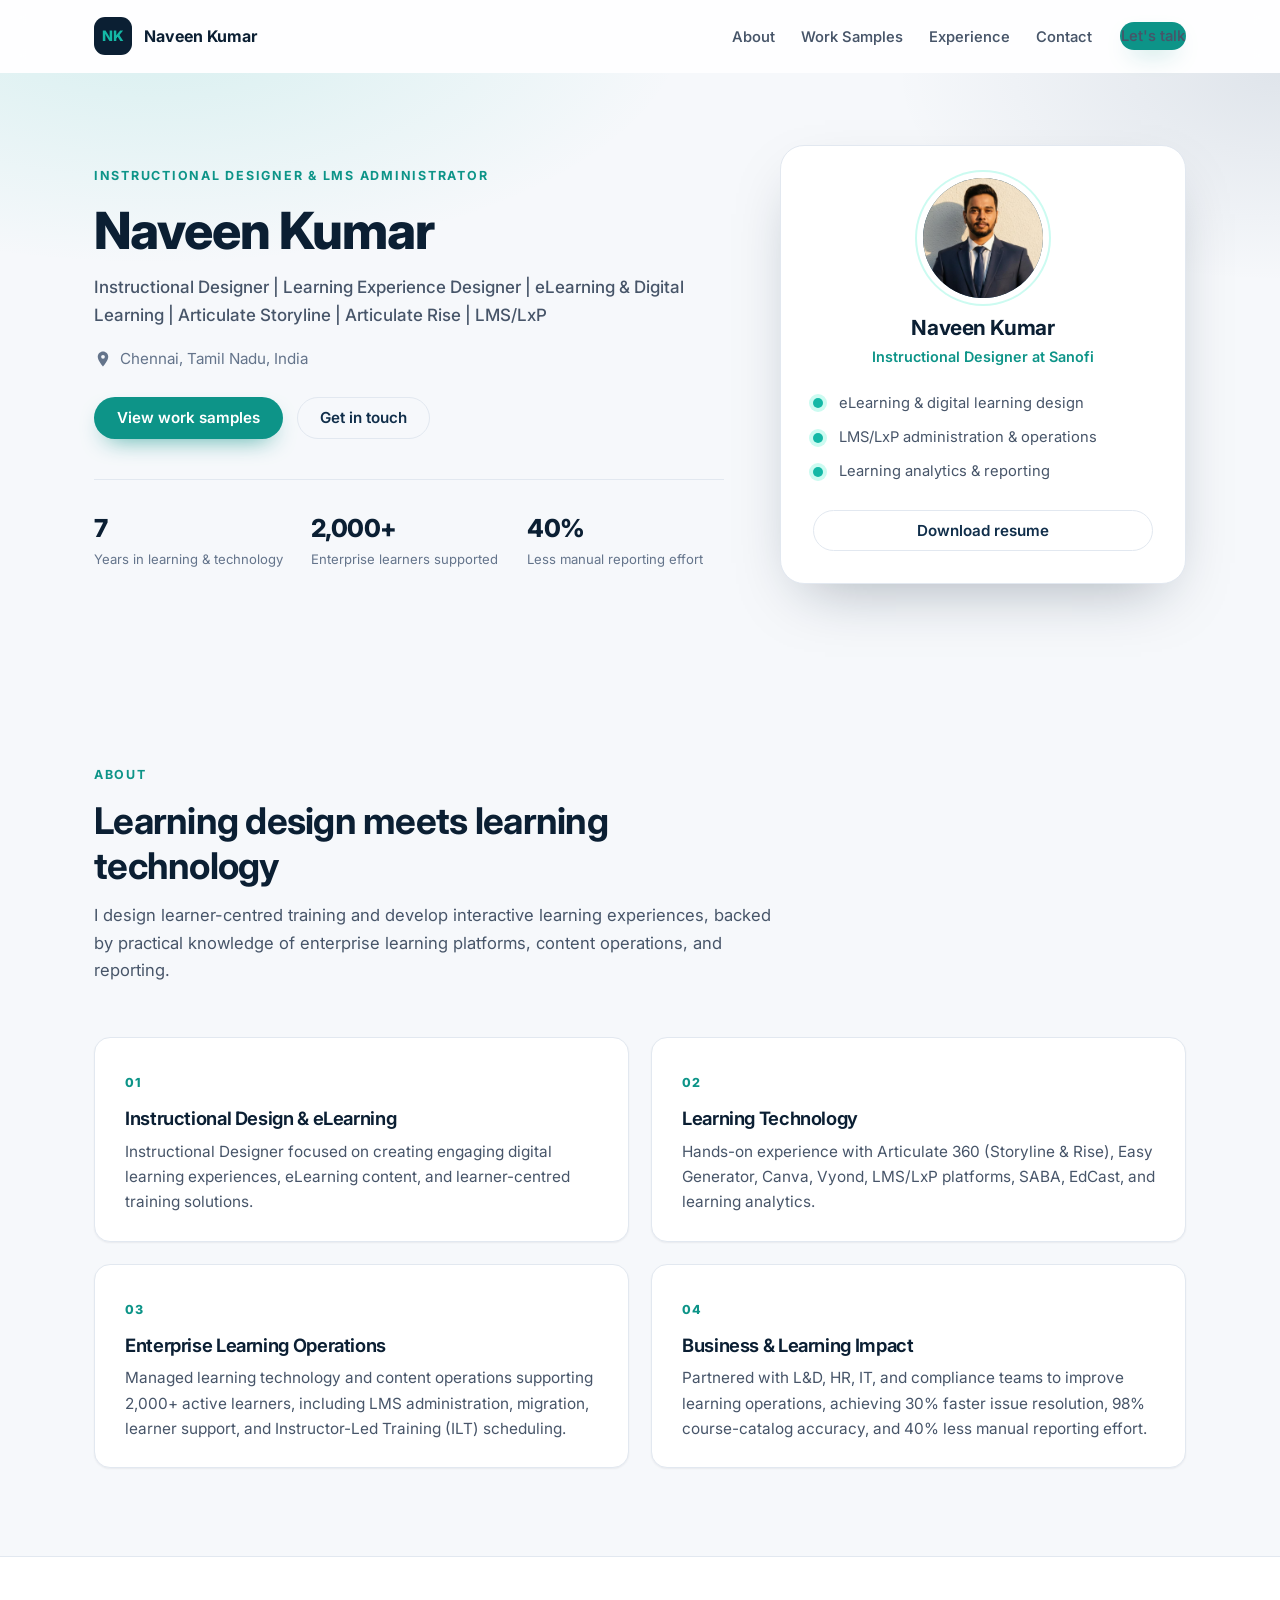
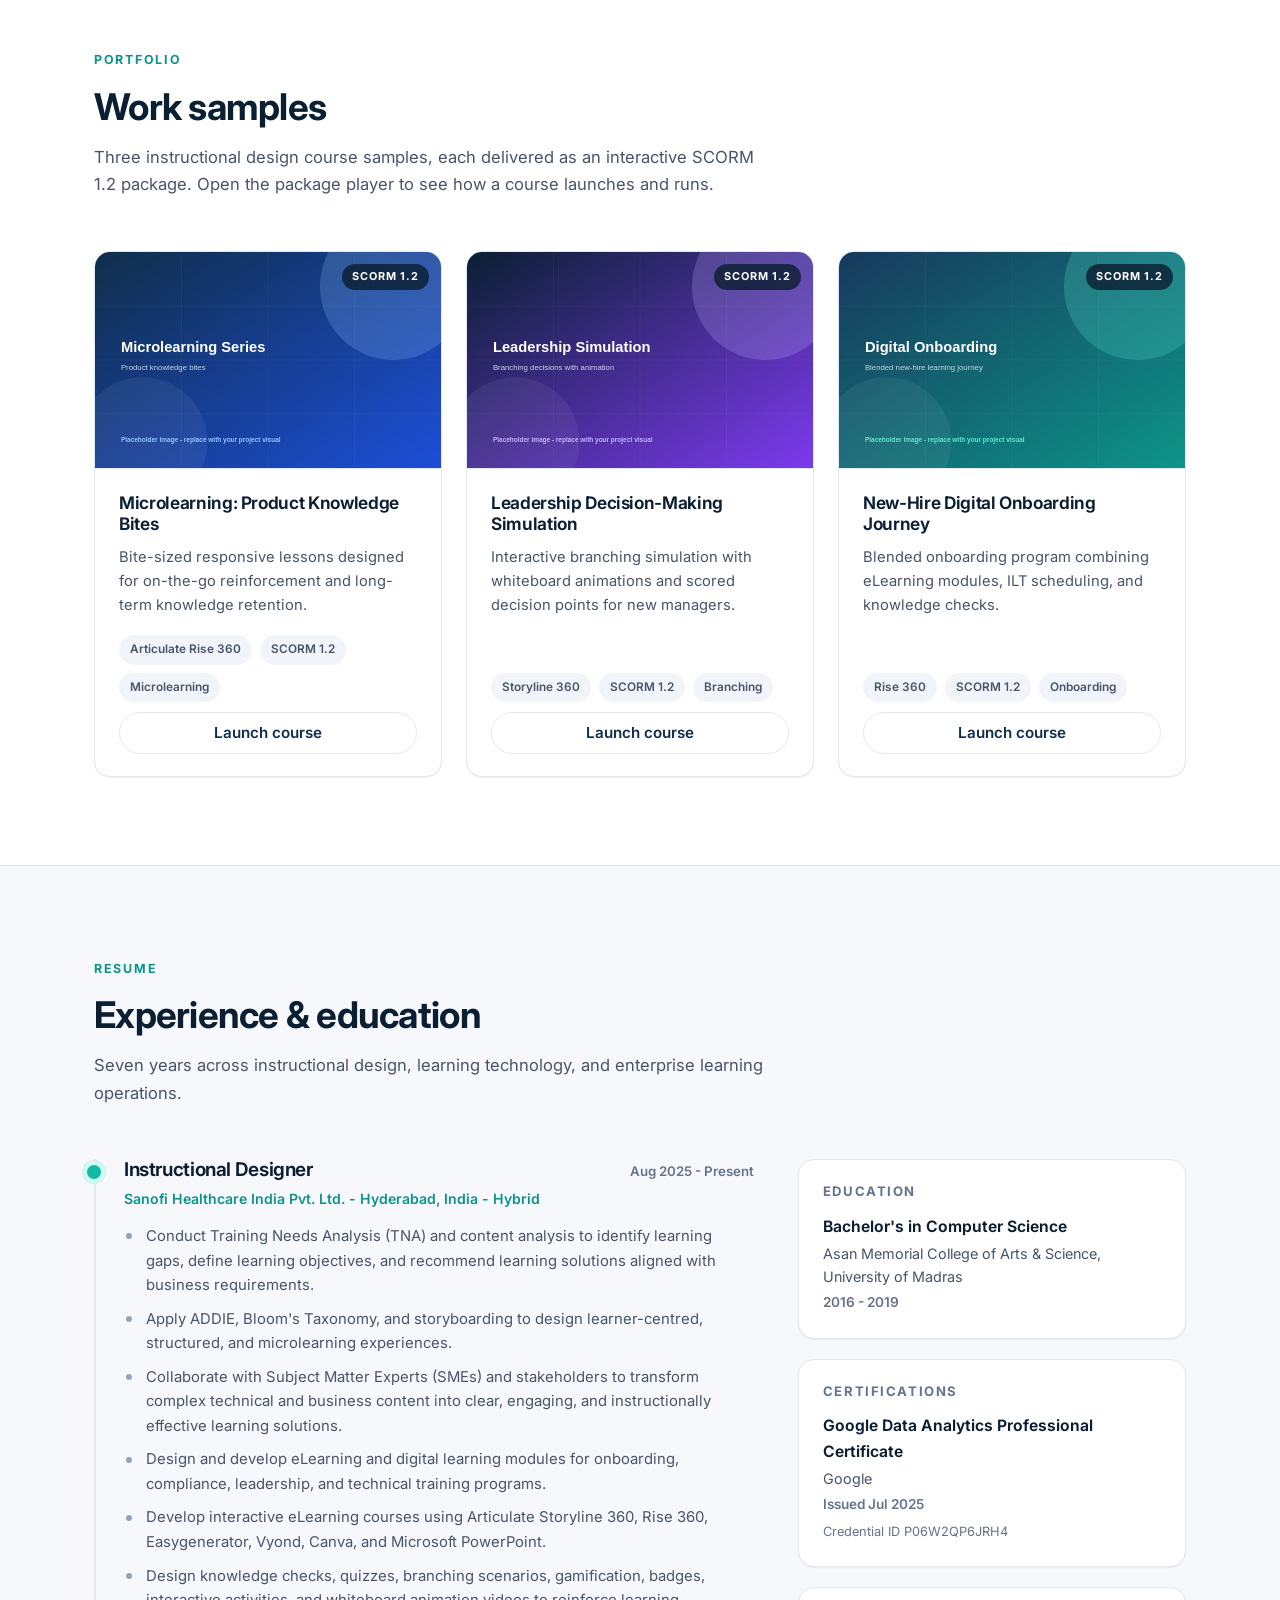
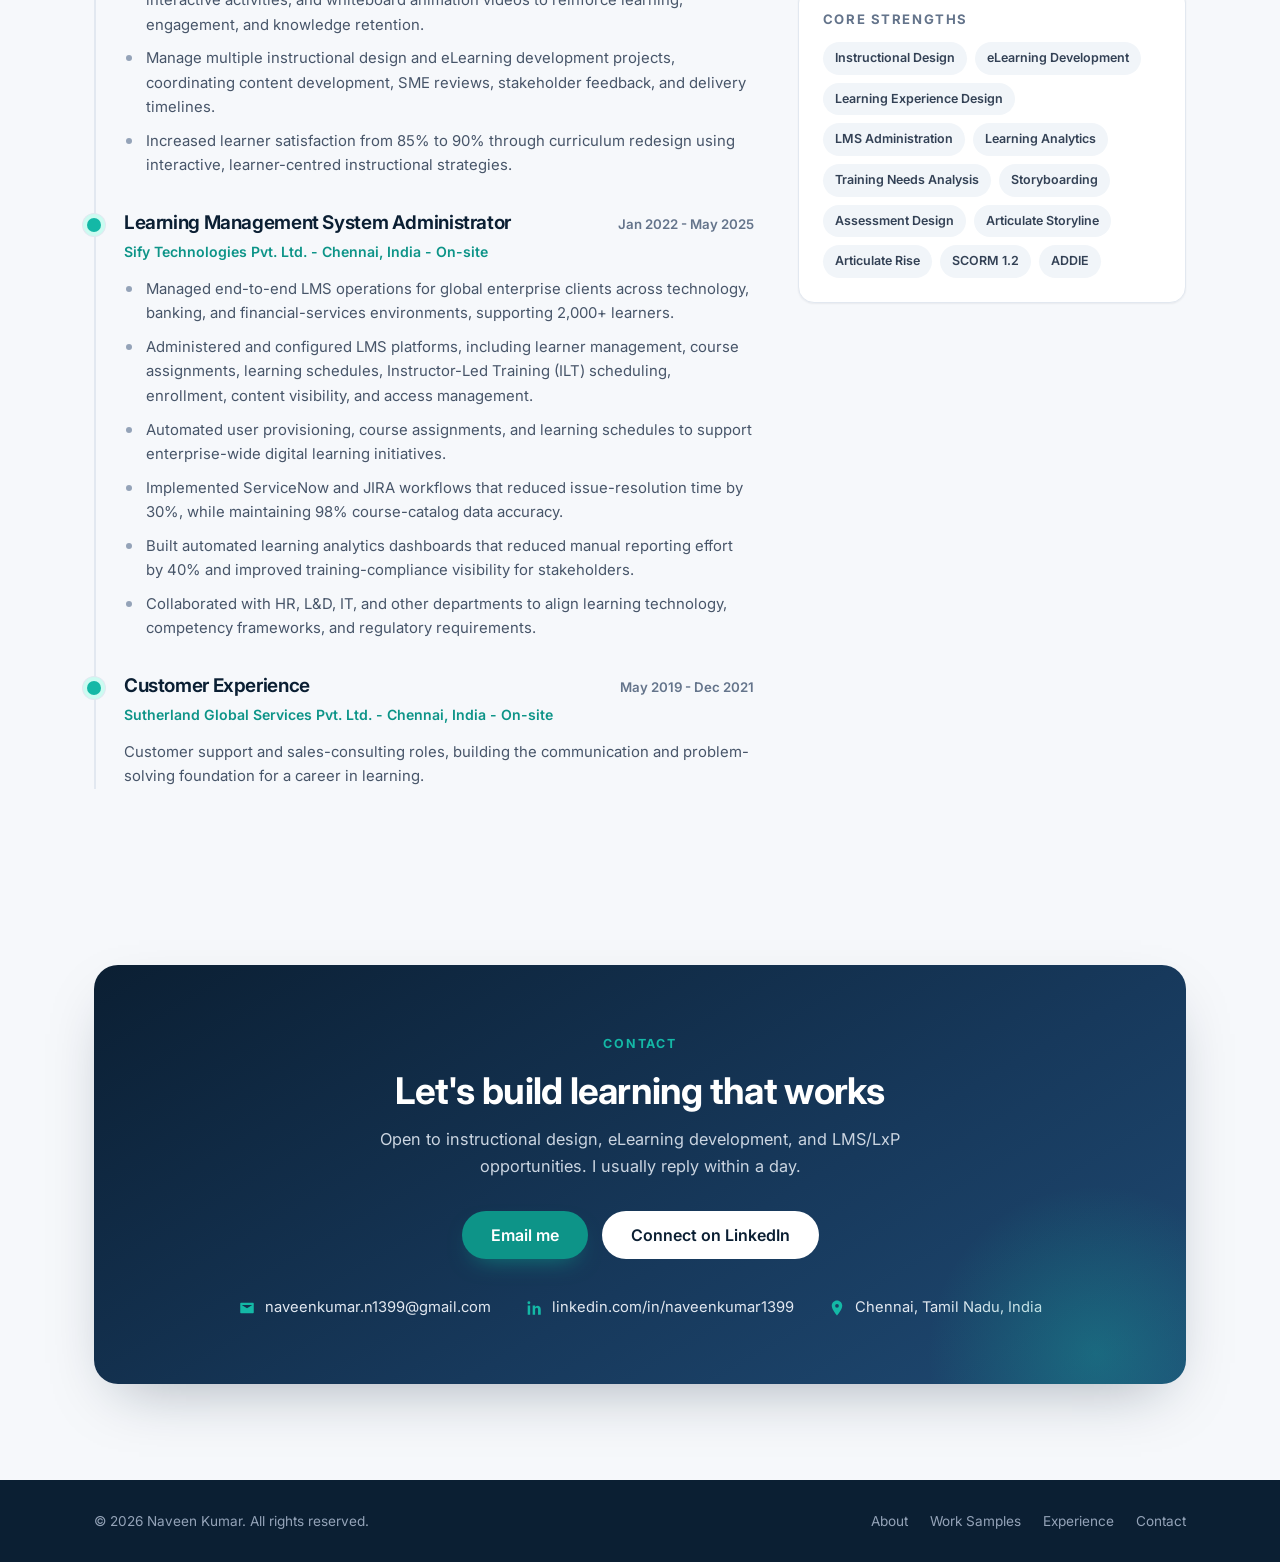
==== commit 781b11d2: "feat: add SCORM 1.2 course player, profile photo, and trim work samples Co-authored-by: monkeycode-a" ====
--- a/index.html
+++ b/index.html
@@ -12,6 +12,9 @@
   <meta property="og:title" content="Naveen Kumar | Instructional Designer &amp; LMS Administrator" />
   <meta property="og:description" content="Instructional Designer and learning technology professional focused on eLearning, digital learning, LMS administration, and learning analytics." />
   <meta name="twitter:card" content="summary_large_image" />
+  <meta property="og:image" content="https://naveenkumar1399.github.io/naveen-portfolio/assets/img/naveen-kumar.jpg" />
+  <meta property="og:url" content="https://naveenkumar1399.github.io/naveen-portfolio/" />
+  <meta name="twitter:image" content="https://naveenkumar1399.github.io/naveen-portfolio/assets/img/naveen-kumar.jpg" />
 
   <link rel="icon" href="data:image/svg+xml,%3Csvg xmlns='http://www.w3.org/2000/svg' viewBox='0 0 64 64'%3E%3Crect width='64' height='64' rx='14' fill='%230b1f33'/%3E%3Ctext x='50%25' y='54%25' text-anchor='middle' dominant-baseline='middle' font-family='Arial, sans-serif' font-size='30' font-weight='700' fill='%2314b8a6'%3ENK%3C/text%3E%3C/svg%3E" />
 
@@ -72,8 +75,8 @@
         </div>
 
         <div class="hero-card" data-reveal>
-          <div class="avatar" aria-hidden="true">
-            <span>NK</span>
+          <div class="avatar">
+            <img src="assets/img/naveen-kumar.jpg" alt="Portrait of Naveen Kumar" width="579" height="772" />
           </div>
           <h2>Naveen Kumar</h2>
           <p class="hero-card-role">Instructional Designer at Sanofi</p>
@@ -125,103 +128,58 @@
         <div class="section-head" data-reveal>
           <p class="eyebrow">Portfolio</p>
           <h2>Work samples</h2>
-          <p class="section-lead">Selected examples of the kind of learning experiences and learning operations I deliver. Sample layouts are shown while final project write-ups and demos are being prepared.</p>
+          <p class="section-lead">Three instructional design course samples, each delivered as an interactive SCORM 1.2 package. Open the package player to see how a course launches and runs.</p>
         </div>
 
         <div class="work-grid">
           <article class="work-card" data-reveal>
             <div class="work-thumb">
-              <img src="assets/img/work-placeholder-01.svg" alt="Placeholder preview for a scenario-based compliance eLearning project" loading="lazy" />
-              <span class="work-badge">Placeholder</span>
-            </div>
-            <div class="work-body">
-              <h3>Scenario-Based Compliance eLearning</h3>
-              <p>Branching scenario module with knowledge checks and gamified progress for enterprise compliance training.</p>
-              <ul class="tag-list">
-                <li>Articulate Storyline 360</li>
-                <li>SCORM 1.2</li>
-                <li>Branching</li>
-              </ul>
-            </div>
-          </article>
-
-          <article class="work-card" data-reveal>
-            <div class="work-thumb">
-              <img src="assets/img/work-placeholder-02.svg" alt="Placeholder preview for a microlearning product knowledge series" loading="lazy" />
-              <span class="work-badge">Placeholder</span>
+              <img src="assets/img/work-placeholder-02.svg" alt="Preview for a microlearning product knowledge course" loading="lazy" />
+              <span class="work-badge">SCORM 1.2</span>
             </div>
             <div class="work-body">
               <h3>Microlearning: Product Knowledge Bites</h3>
               <p>Bite-sized responsive lessons designed for on-the-go reinforcement and long-term knowledge retention.</p>
               <ul class="tag-list">
                 <li>Articulate Rise 360</li>
+                <li>SCORM 1.2</li>
                 <li>Microlearning</li>
-                <li>Mobile-first</li>
-              </ul>
+              </ul>
+              <a class="btn btn-outline btn-sm" href="player.html?course=microlearning-product-knowledge-bites">Launch course</a>
             </div>
           </article>
 
           <article class="work-card" data-reveal>
             <div class="work-thumb">
-              <img src="assets/img/work-placeholder-03.svg" alt="Placeholder preview for a leadership decision-making simulation" loading="lazy" />
-              <span class="work-badge">Placeholder</span>
+              <img src="assets/img/work-placeholder-03.svg" alt="Preview for a leadership decision-making simulation" loading="lazy" />
+              <span class="work-badge">SCORM 1.2</span>
             </div>
             <div class="work-body">
               <h3>Leadership Decision-Making Simulation</h3>
               <p>Interactive branching simulation with whiteboard animations and scored decision points for new managers.</p>
               <ul class="tag-list">
                 <li>Storyline 360</li>
-                <li>Vyond</li>
-                <li>Gamification</li>
-              </ul>
+                <li>SCORM 1.2</li>
+                <li>Branching</li>
+              </ul>
+              <a class="btn btn-outline btn-sm" href="player.html?course=leadership-decision-making-simulation">Launch course</a>
             </div>
           </article>
 
           <article class="work-card" data-reveal>
             <div class="work-thumb">
-              <img src="assets/img/work-placeholder-04.svg" alt="Placeholder preview for an enterprise LMS migration and configuration project" loading="lazy" />
-              <span class="work-badge">Placeholder</span>
-            </div>
-            <div class="work-body">
-              <h3>Enterprise LMS Migration &amp; Configuration</h3>
-              <p>End-to-end LMS migration covering user provisioning, course catalog, ILT scheduling, and access management.</p>
-              <ul class="tag-list">
-                <li>SABA</li>
-                <li>EdCast</li>
-                <li>Automation</li>
-              </ul>
-            </div>
-          </article>
-
-          <article class="work-card" data-reveal>
-            <div class="work-thumb">
-              <img src="assets/img/work-placeholder-05.svg" alt="Placeholder preview for a learning analytics and compliance dashboard" loading="lazy" />
-              <span class="work-badge">Placeholder</span>
-            </div>
-            <div class="work-body">
-              <h3>Learning Analytics &amp; Compliance Dashboard</h3>
-              <p>Automated completion and compliance reporting that reduced manual reporting effort by 40%.</p>
-              <ul class="tag-list">
-                <li>Learning Analytics</li>
-                <li>Reporting</li>
-                <li>ServiceNow</li>
-              </ul>
-            </div>
-          </article>
-
-          <article class="work-card" data-reveal>
-            <div class="work-thumb">
-              <img src="assets/img/work-placeholder-06.svg" alt="Placeholder preview for a new-hire digital onboarding journey" loading="lazy" />
-              <span class="work-badge">Placeholder</span>
+              <img src="assets/img/work-placeholder-06.svg" alt="Preview for a new-hire digital onboarding course" loading="lazy" />
+              <span class="work-badge">SCORM 1.2</span>
             </div>
             <div class="work-body">
               <h3>New-Hire Digital Onboarding Journey</h3>
               <p>Blended onboarding program combining eLearning modules, ILT scheduling, and knowledge checks.</p>
               <ul class="tag-list">
                 <li>Rise 360</li>
-                <li>Canva</li>
+                <li>SCORM 1.2</li>
                 <li>Onboarding</li>
               </ul>
+              <a class="btn btn-outline btn-sm" href="player.html?course=new-hire-digital-onboarding">Launch course</a>
             </div>
           </article>
         </div>
--- a/assets/css/styles.css
+++ b/assets/css/styles.css
@@ -446,16 +446,24 @@
 .avatar {
   display: grid;
   place-items: center;
-  width: 104px;
-  height: 104px;
+  width: 120px;
+  height: 120px;
   margin: 0 auto 18px;
   border-radius: 50%;
+  overflow: hidden;
   background: linear-gradient(140deg, var(--navy-800), var(--navy-600));
   color: #fff;
   font-size: 2rem;
   font-weight: 800;
   letter-spacing: 0.04em;
   box-shadow: 0 0 0 6px #fff, 0 0 0 8px var(--teal-100);
+}
+
+.avatar img {
+  width: 100%;
+  height: 100%;
+  object-fit: cover;
+  object-position: 50% 18%;
 }
 
 .hero-card h2 {
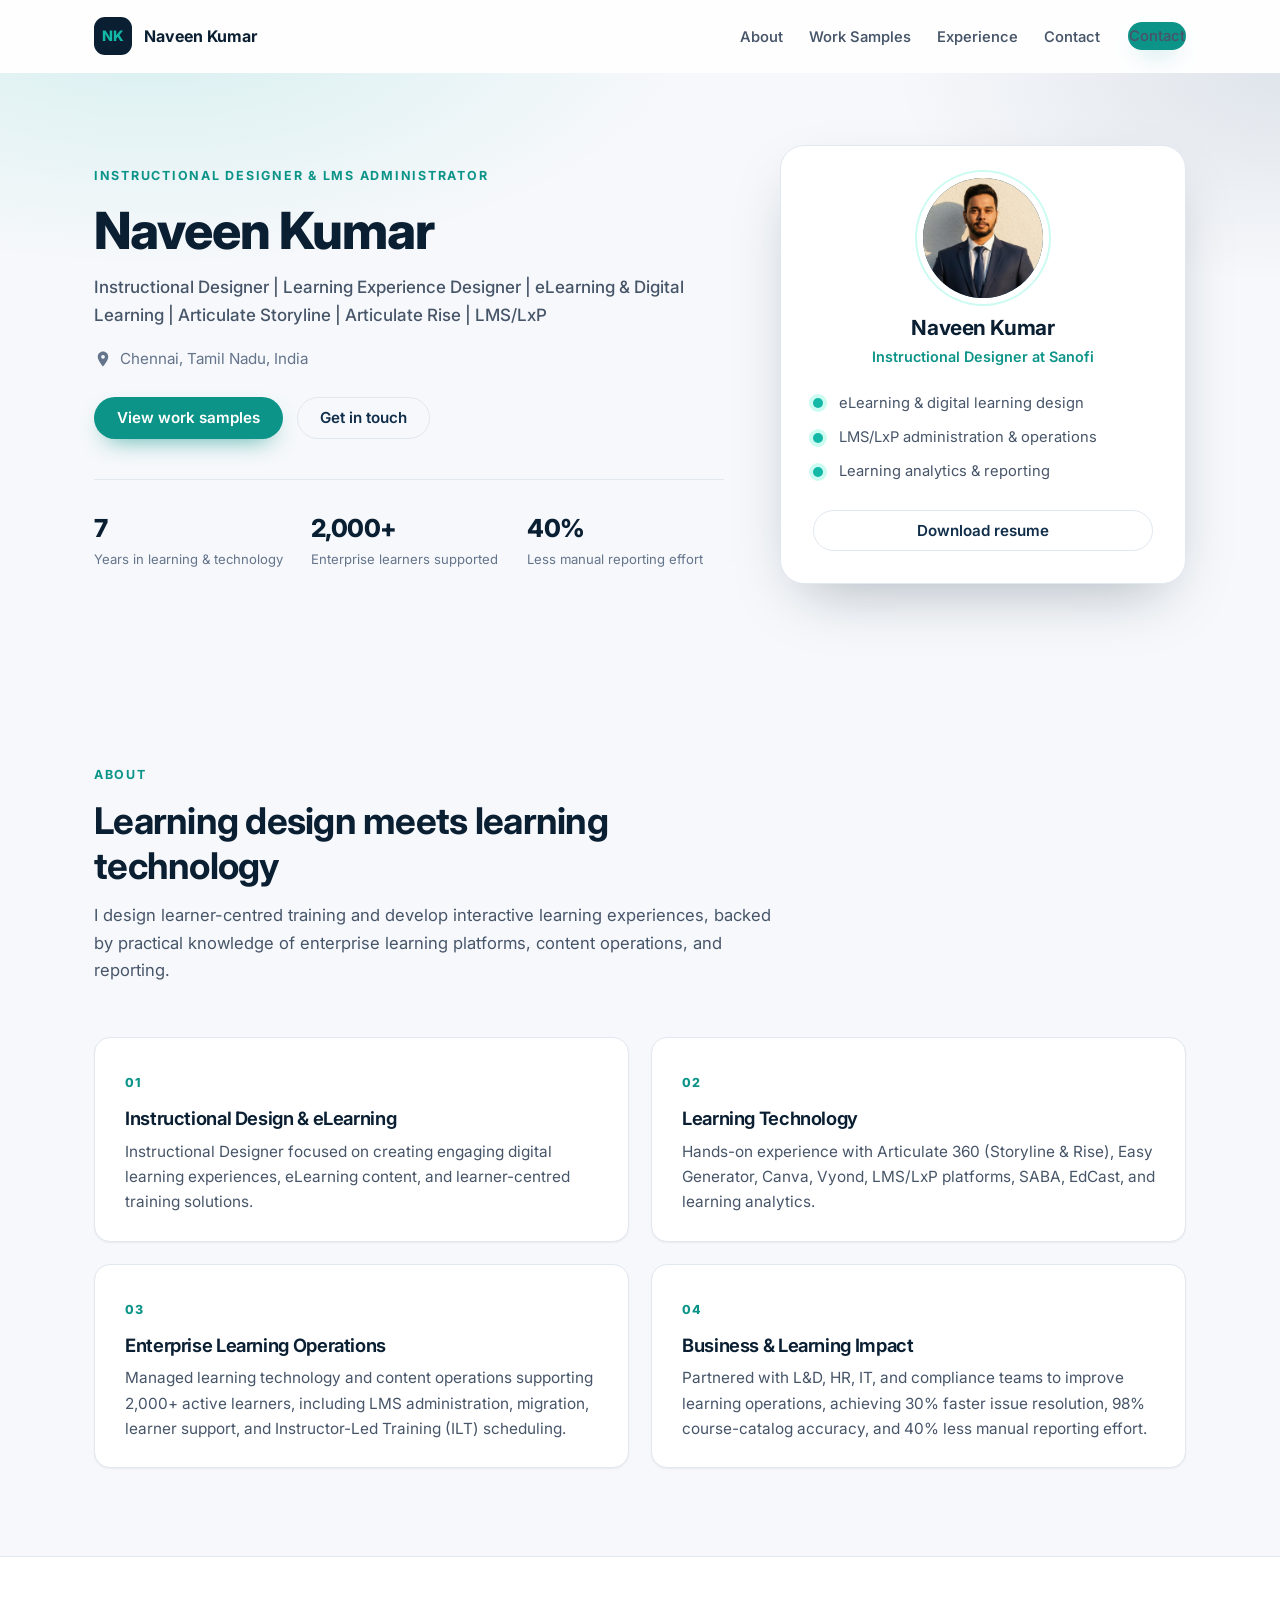
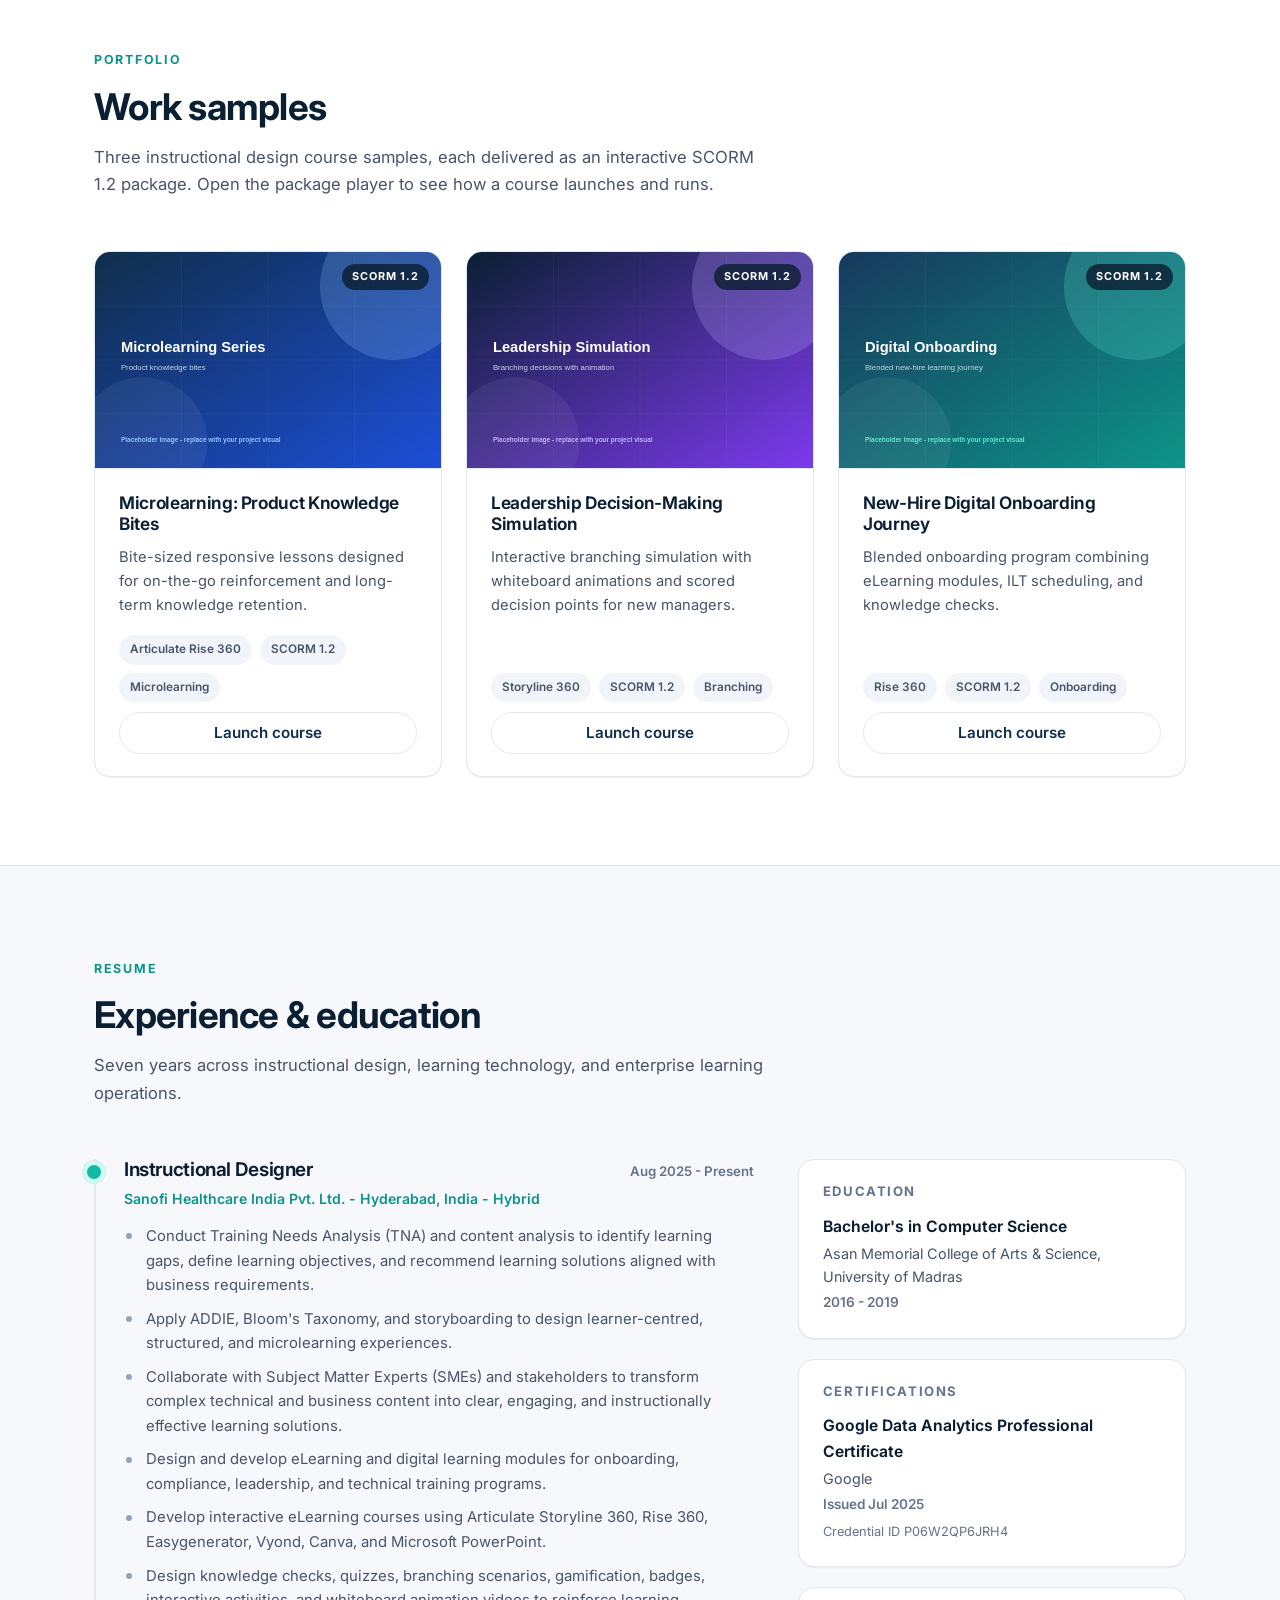
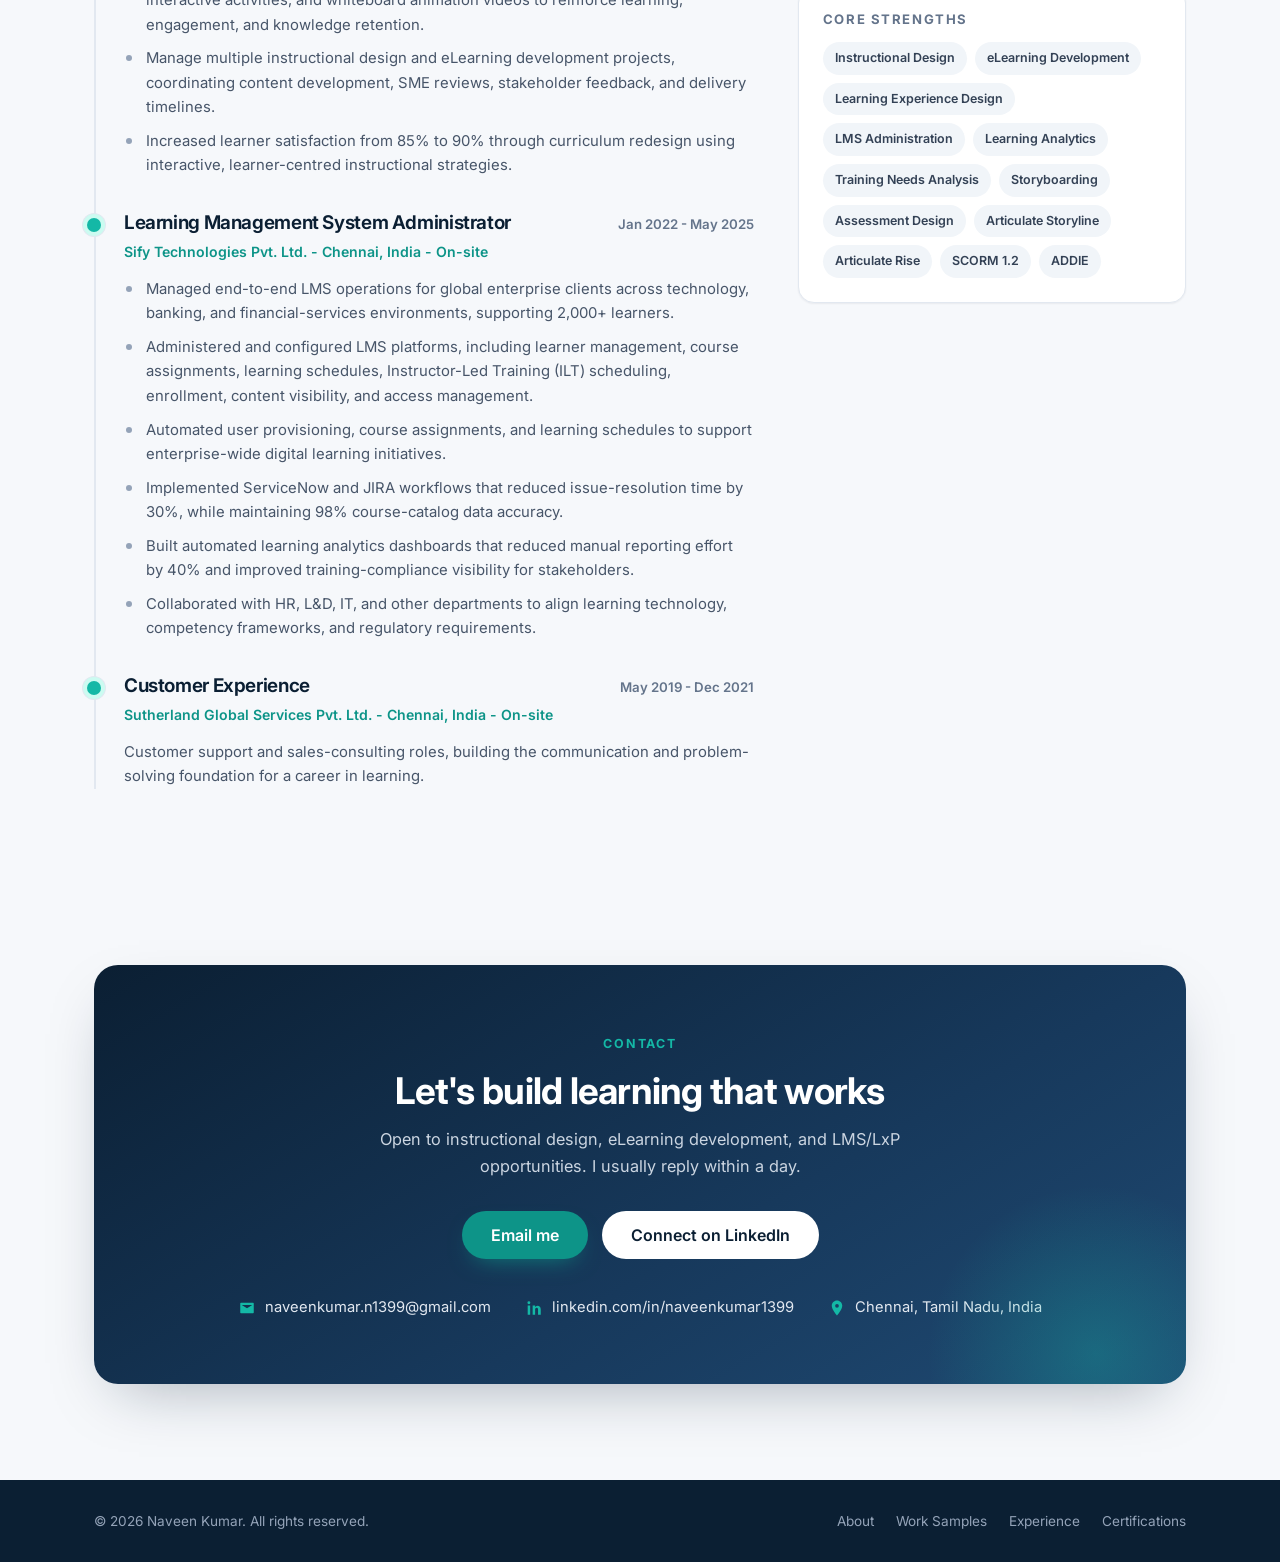
==== commit 99112180: "Update contact link text in index.html" ====
--- a/index.html
+++ b/index.html
@@ -47,7 +47,7 @@
           <li><a href="#experience">Experience</a></li>
           <li><a href="#contact">Contact</a></li>
         </ul>
-        <a class="btn btn-primary nav-cta" href="#contact">Let's talk</a>
+        <a class="btn btn-primary nav-cta" href="#contact">Contact</a>
       </nav>
     </div>
   </header>
@@ -314,7 +314,7 @@
         <a href="#about">About</a>
         <a href="#work">Work Samples</a>
         <a href="#experience">Experience</a>
-        <a href="#contact">Contact</a>
+        <a href="#contact">Certifications</a>
       </nav>
     </div>
   </footer>
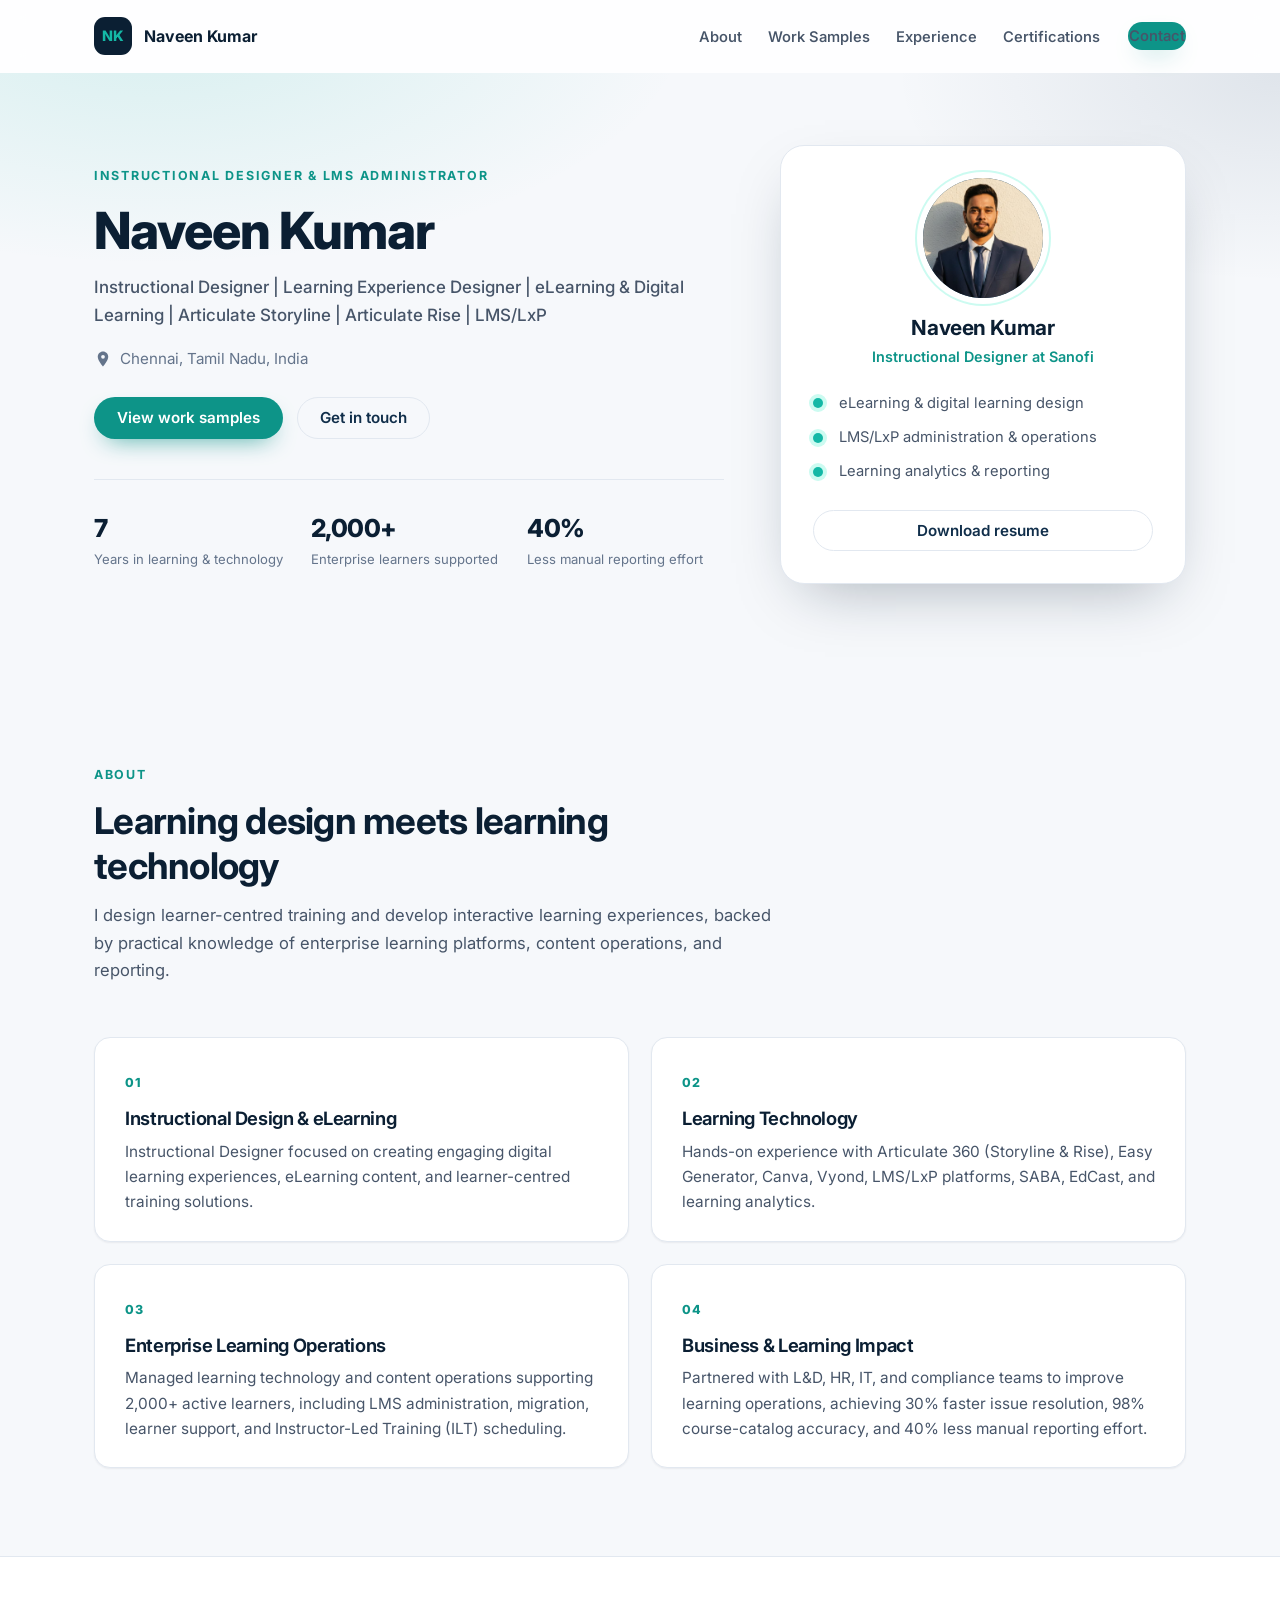
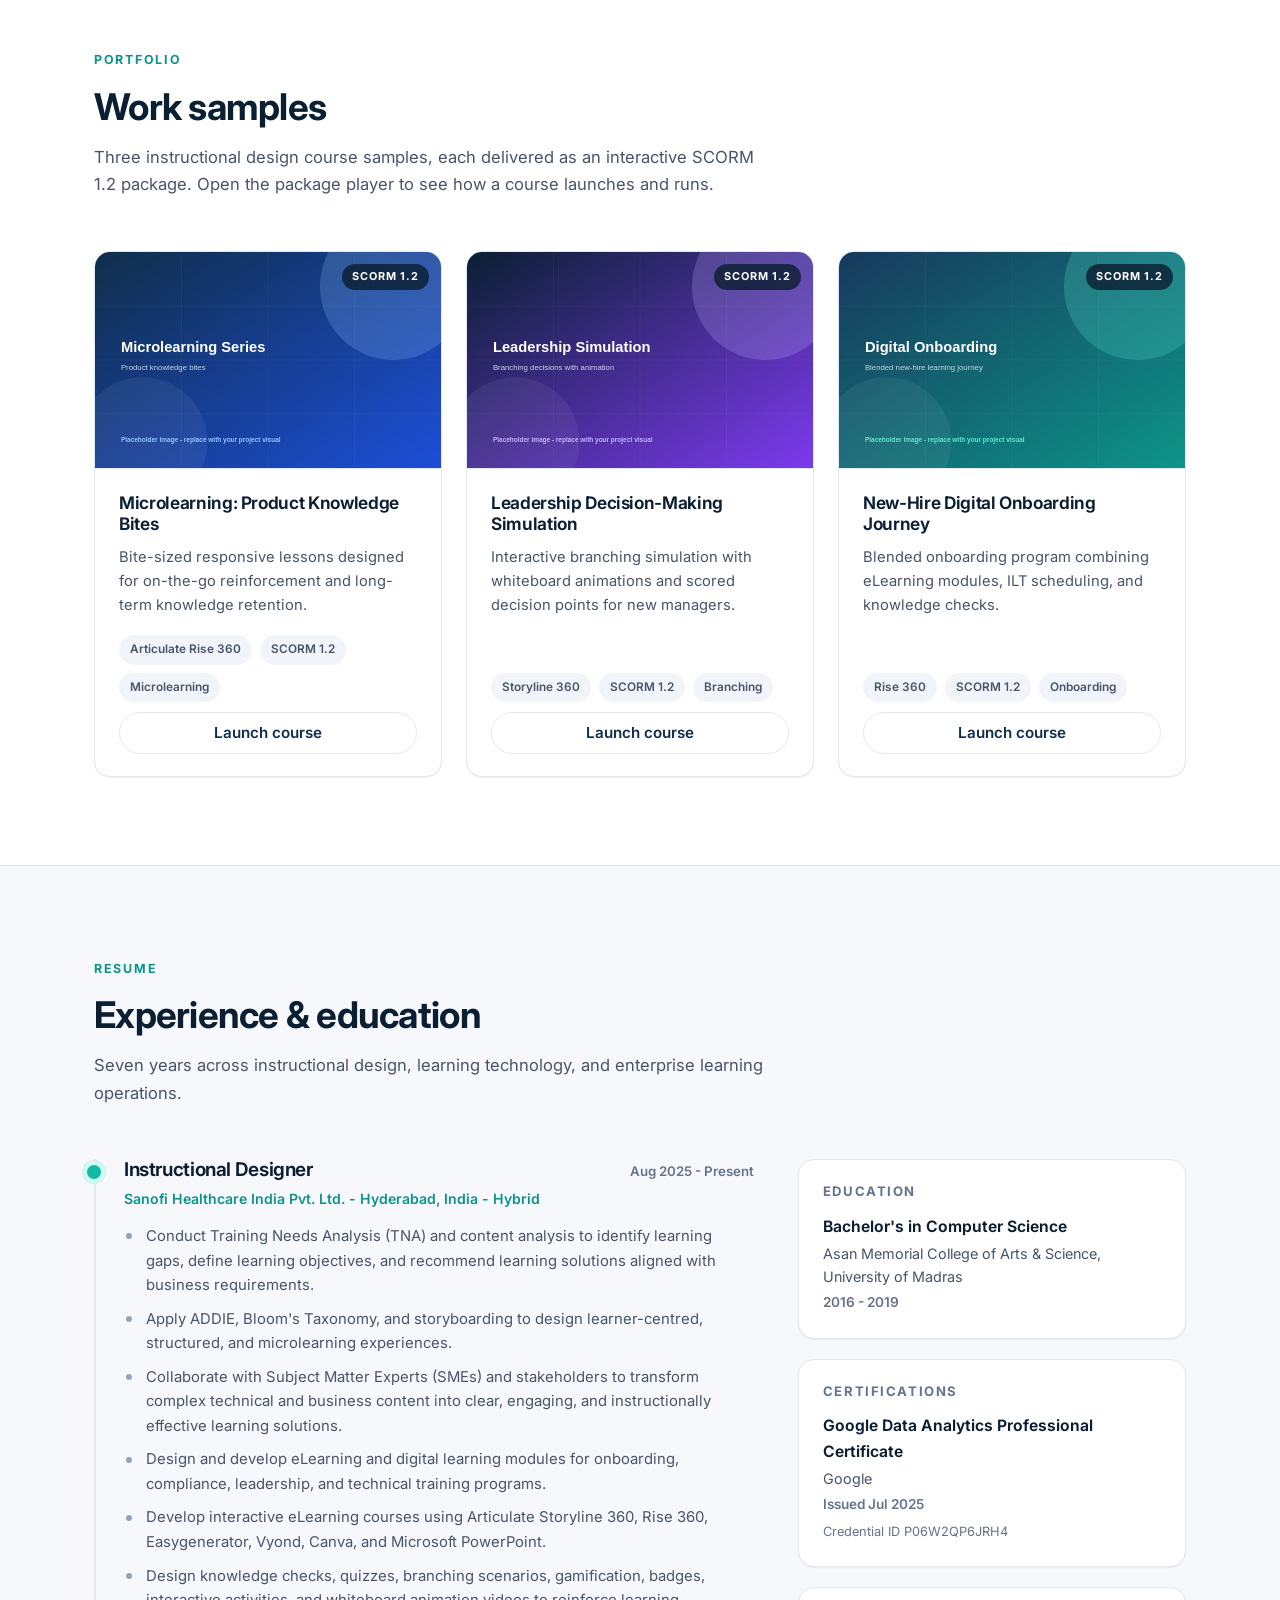
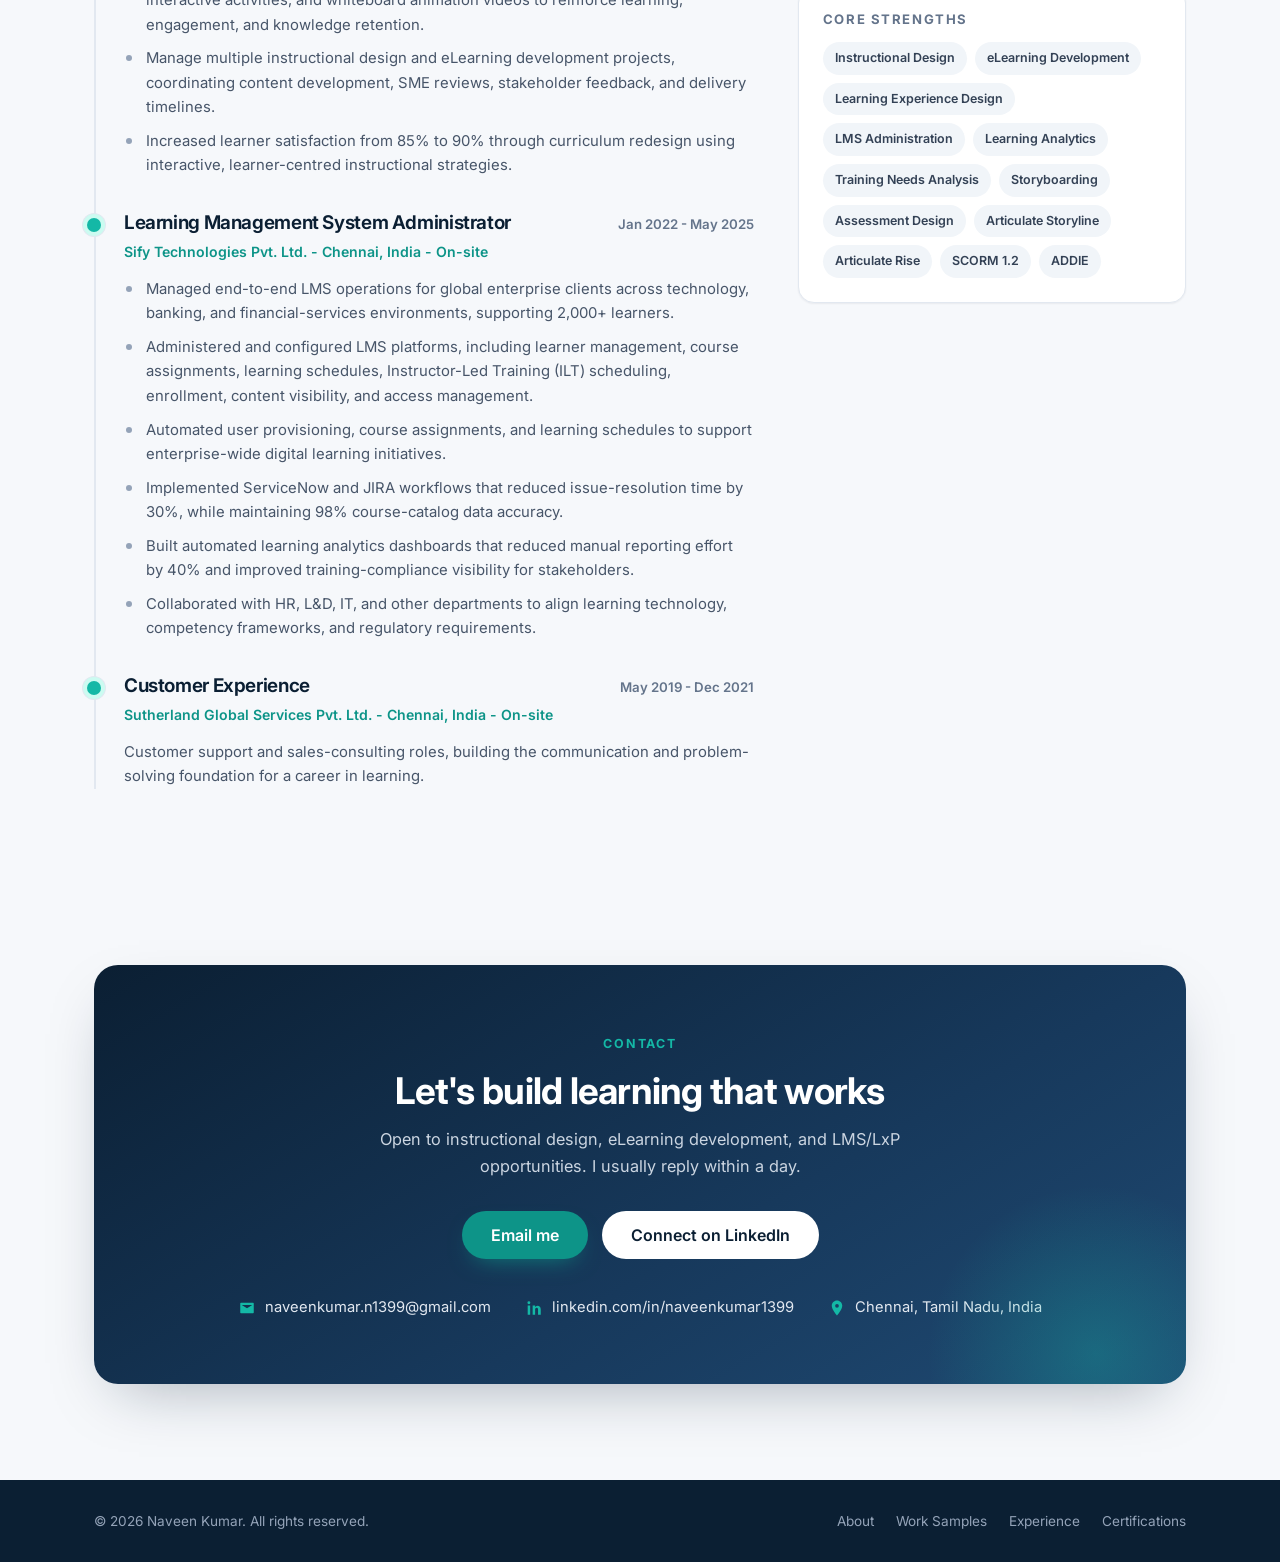
==== commit 9ed4027f: "Replace 'Contact' link with 'Certifications'" ====
--- a/index.html
+++ b/index.html
@@ -45,7 +45,7 @@
           <li><a href="#about">About</a></li>
           <li><a href="#work">Work Samples</a></li>
           <li><a href="#experience">Experience</a></li>
-          <li><a href="#contact">Contact</a></li>
+          <li><a href="#contact">Certifications</a></li>
         </ul>
         <a class="btn btn-primary nav-cta" href="#contact">Contact</a>
       </nav>
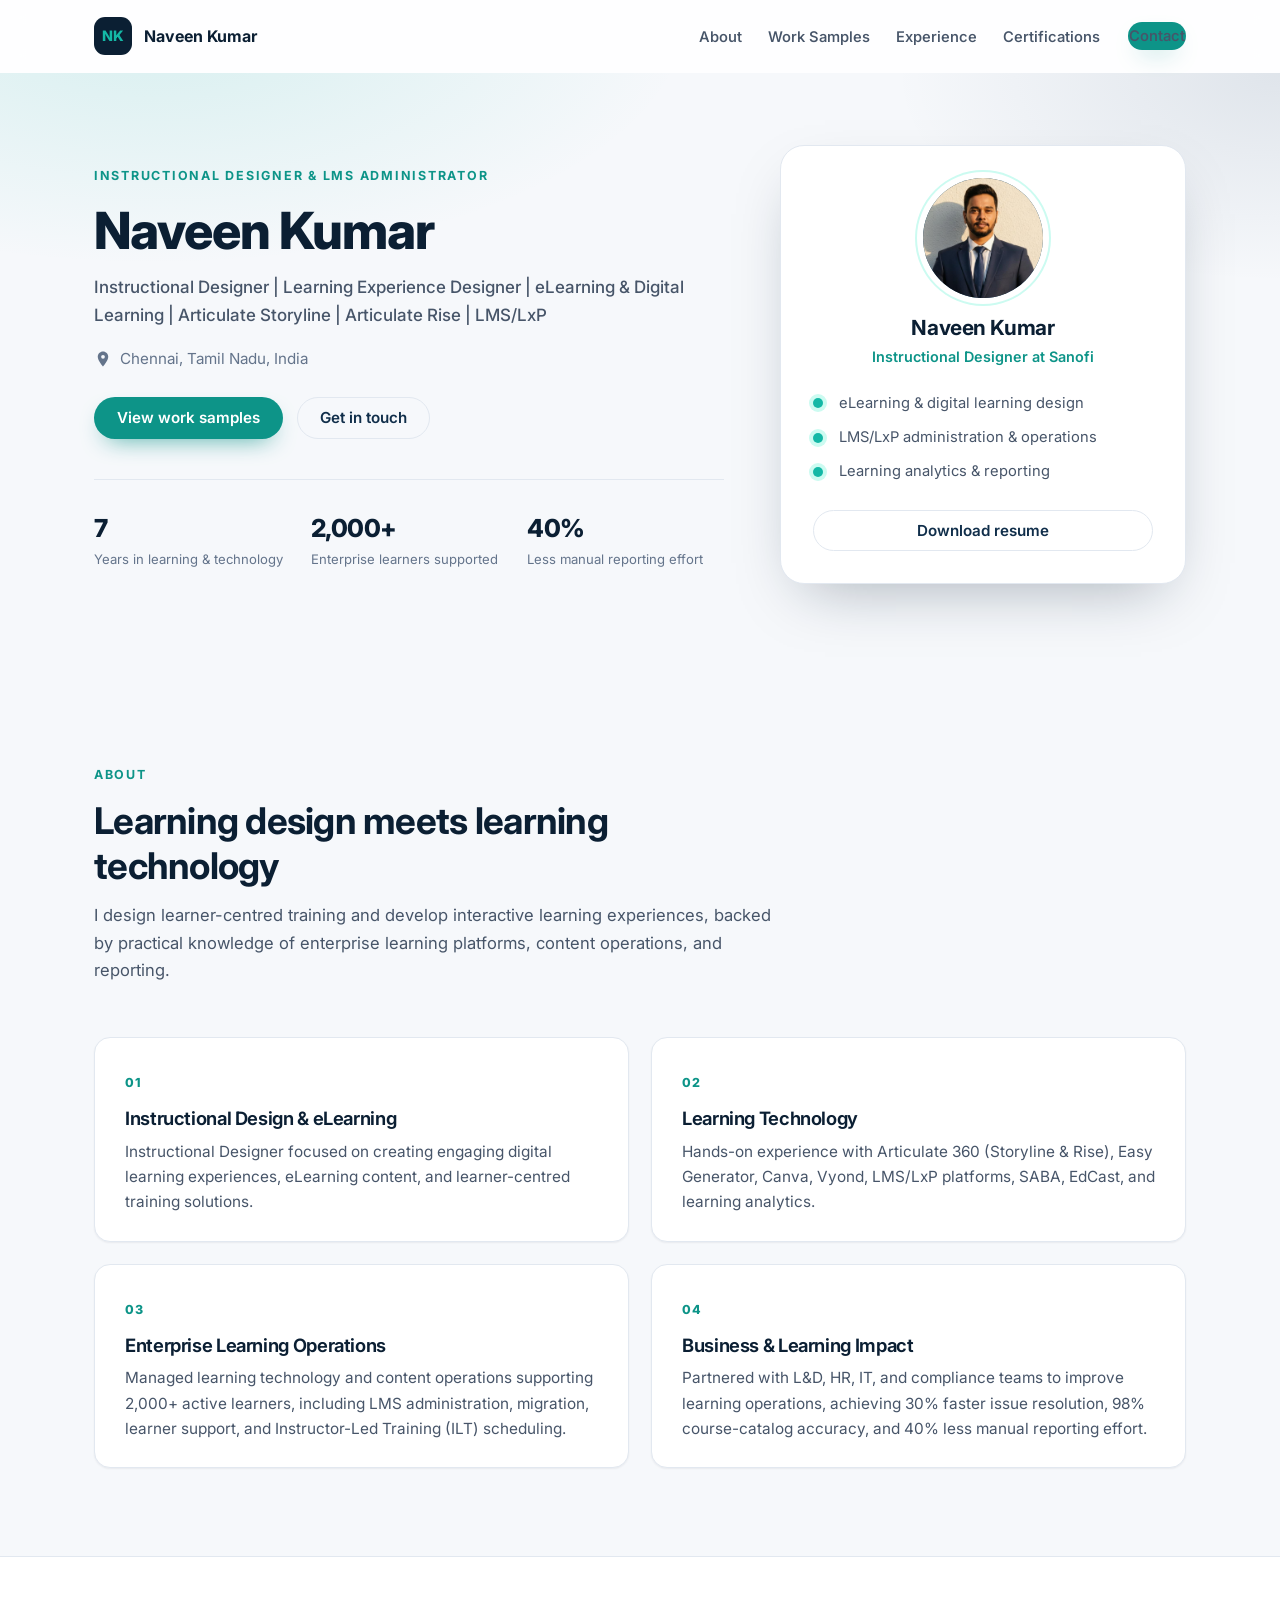
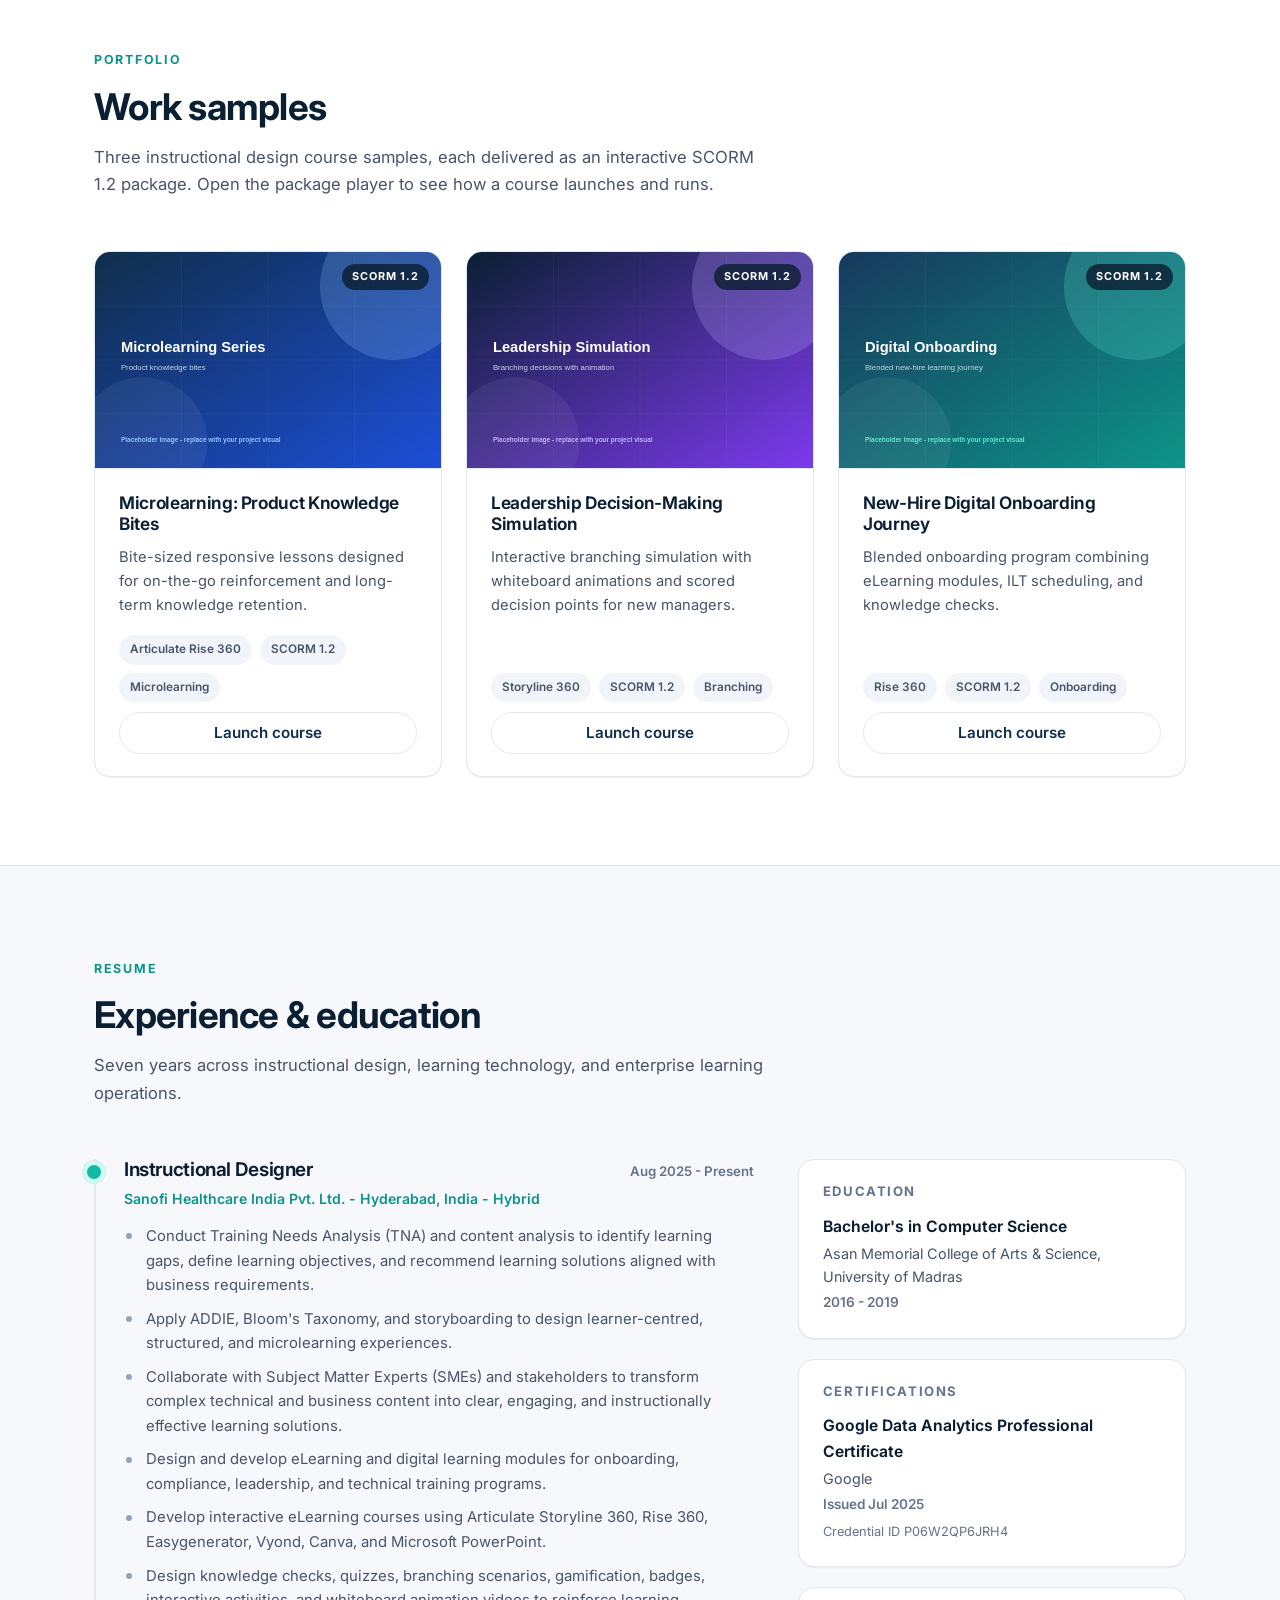
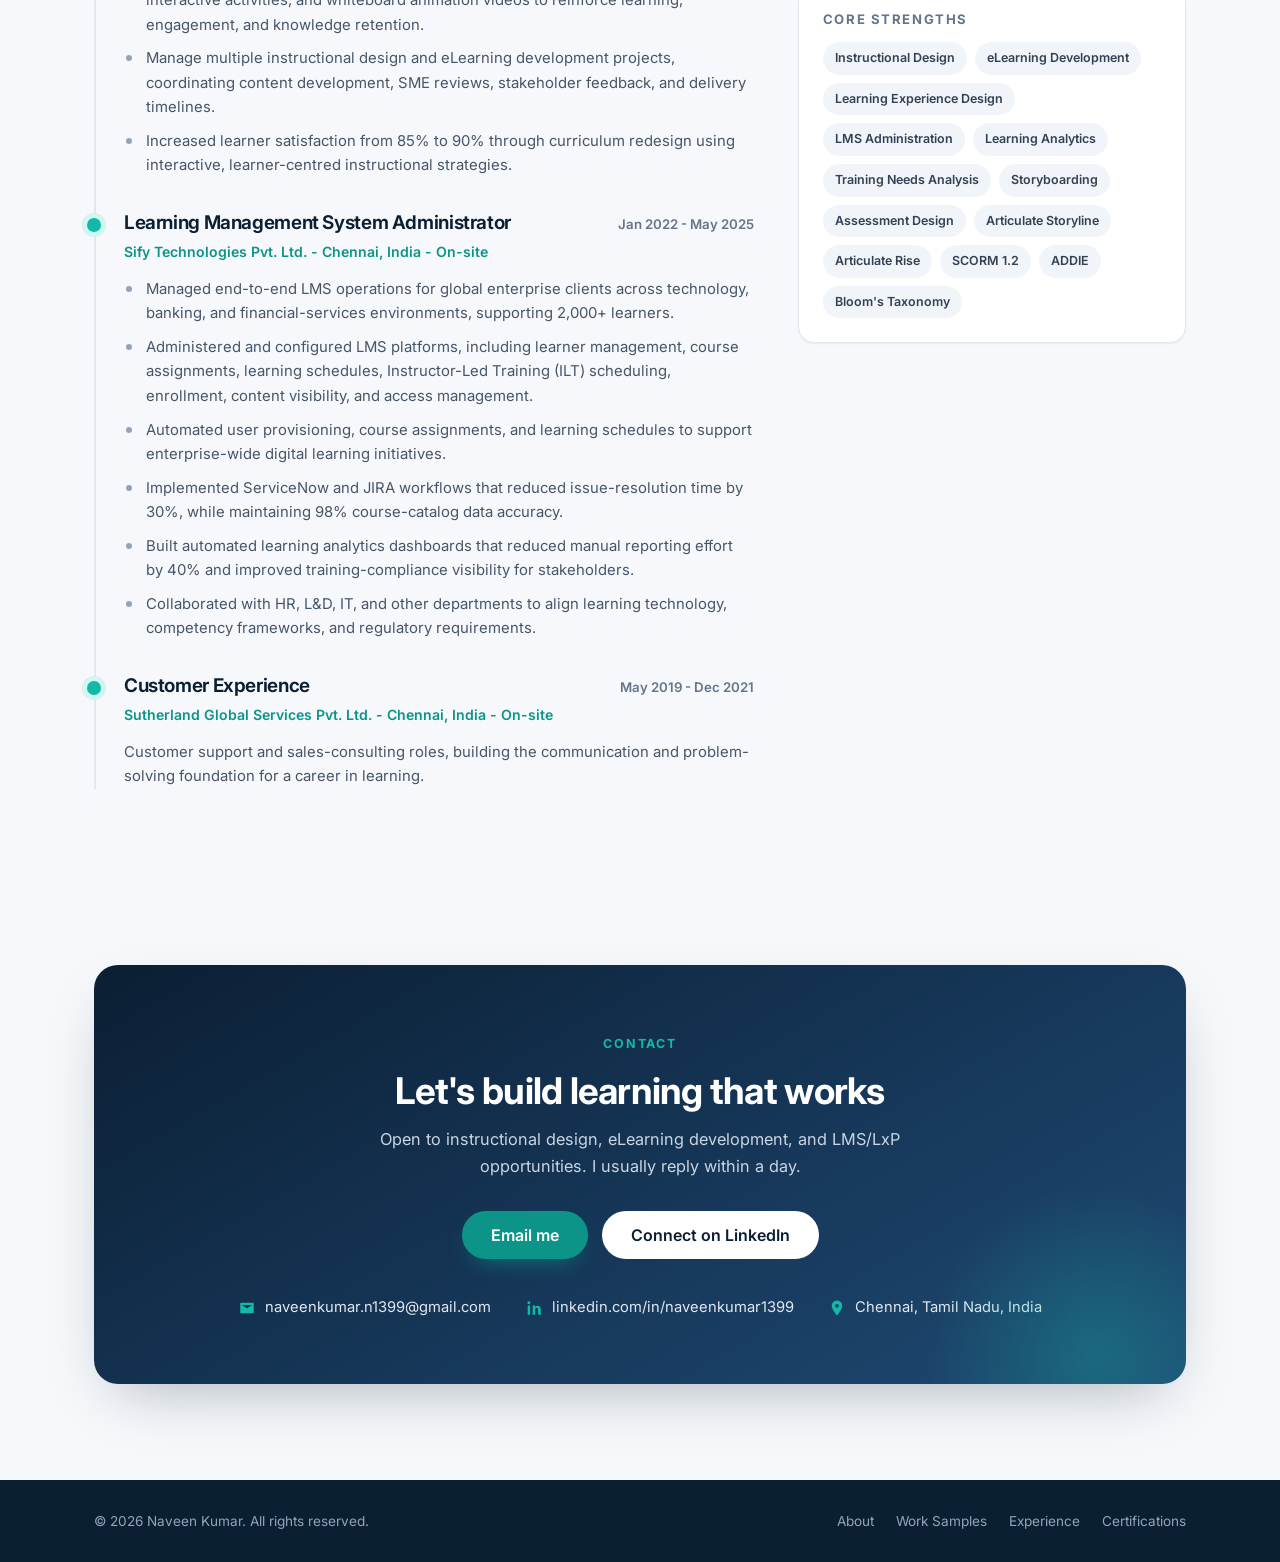
==== commit 9b70421e: "Add Bloom's Taxonomy to the list" ====
--- a/index.html
+++ b/index.html
@@ -269,6 +269,7 @@
                 <li>Articulate Rise</li>
                 <li>SCORM 1.2</li>
                 <li>ADDIE</li>
+                <li>Bloom's Taxonomy</li>
               </ul>
             </div>
           </aside>
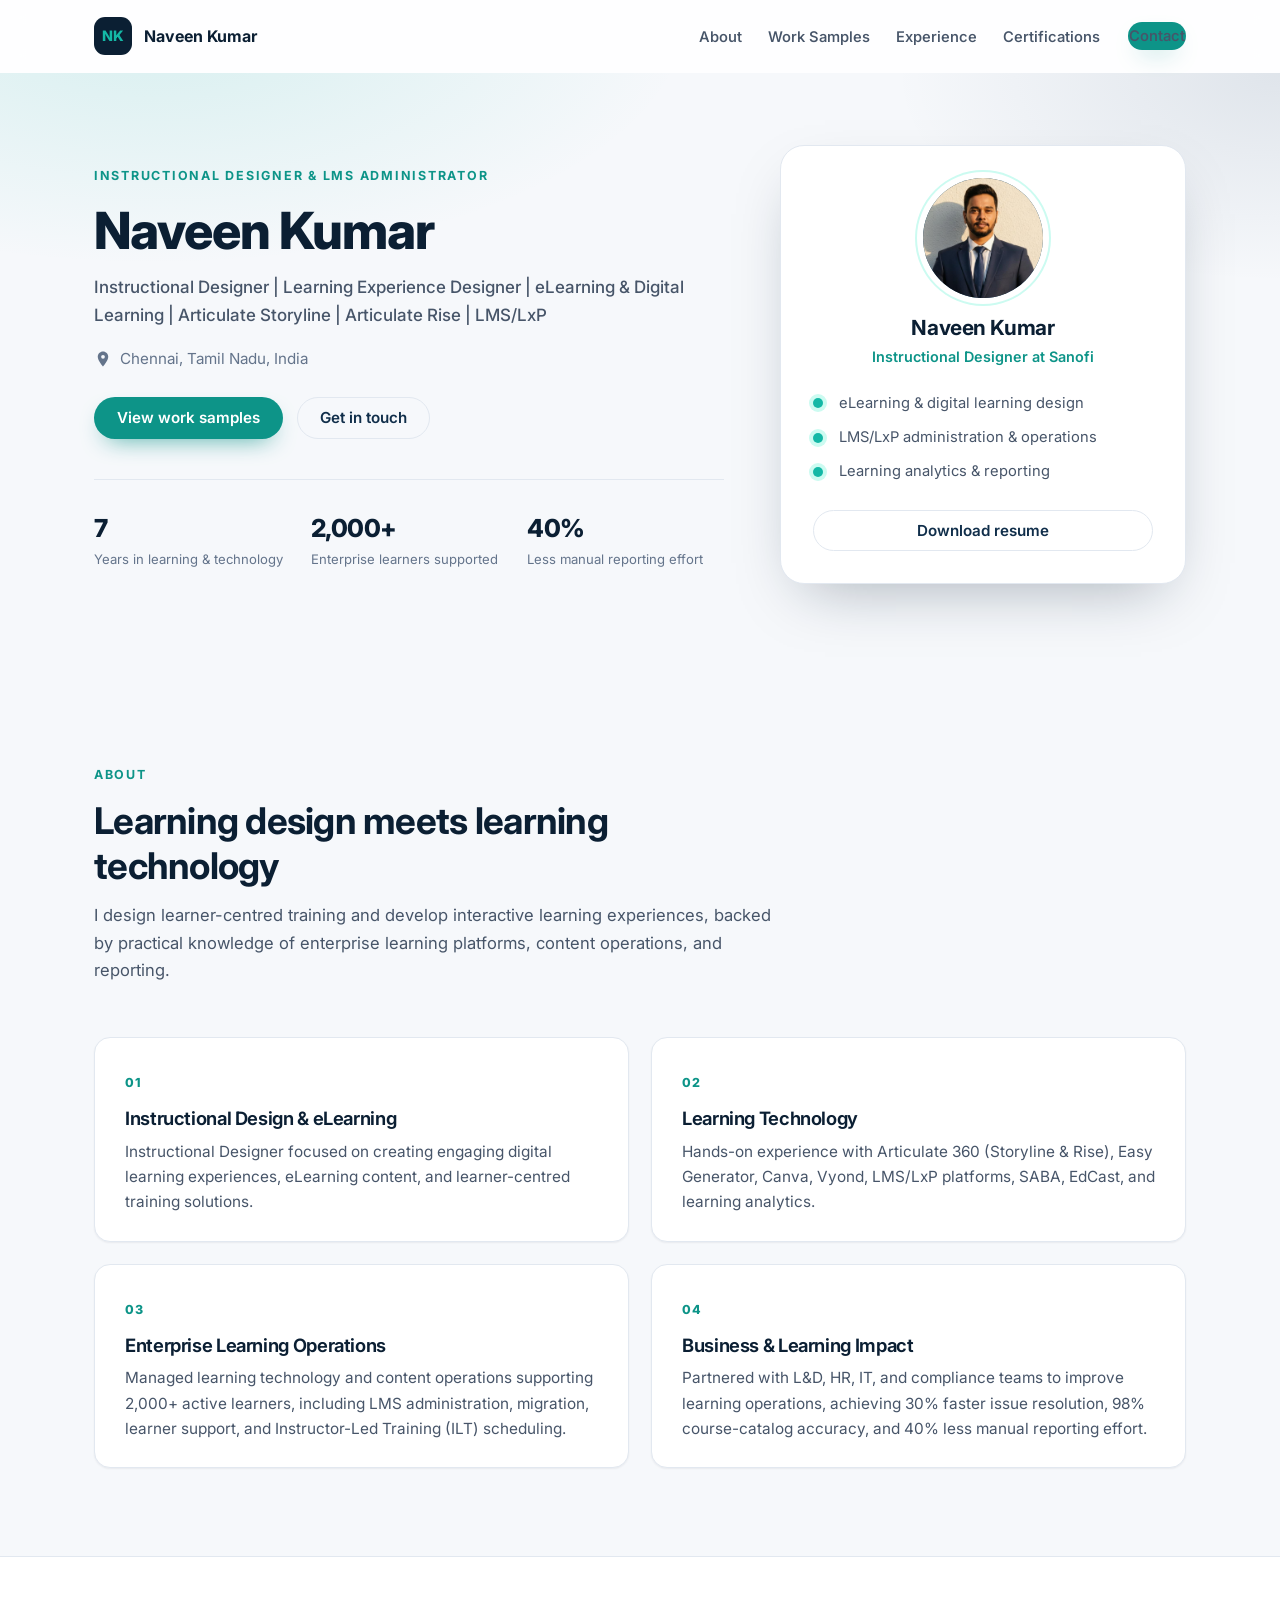
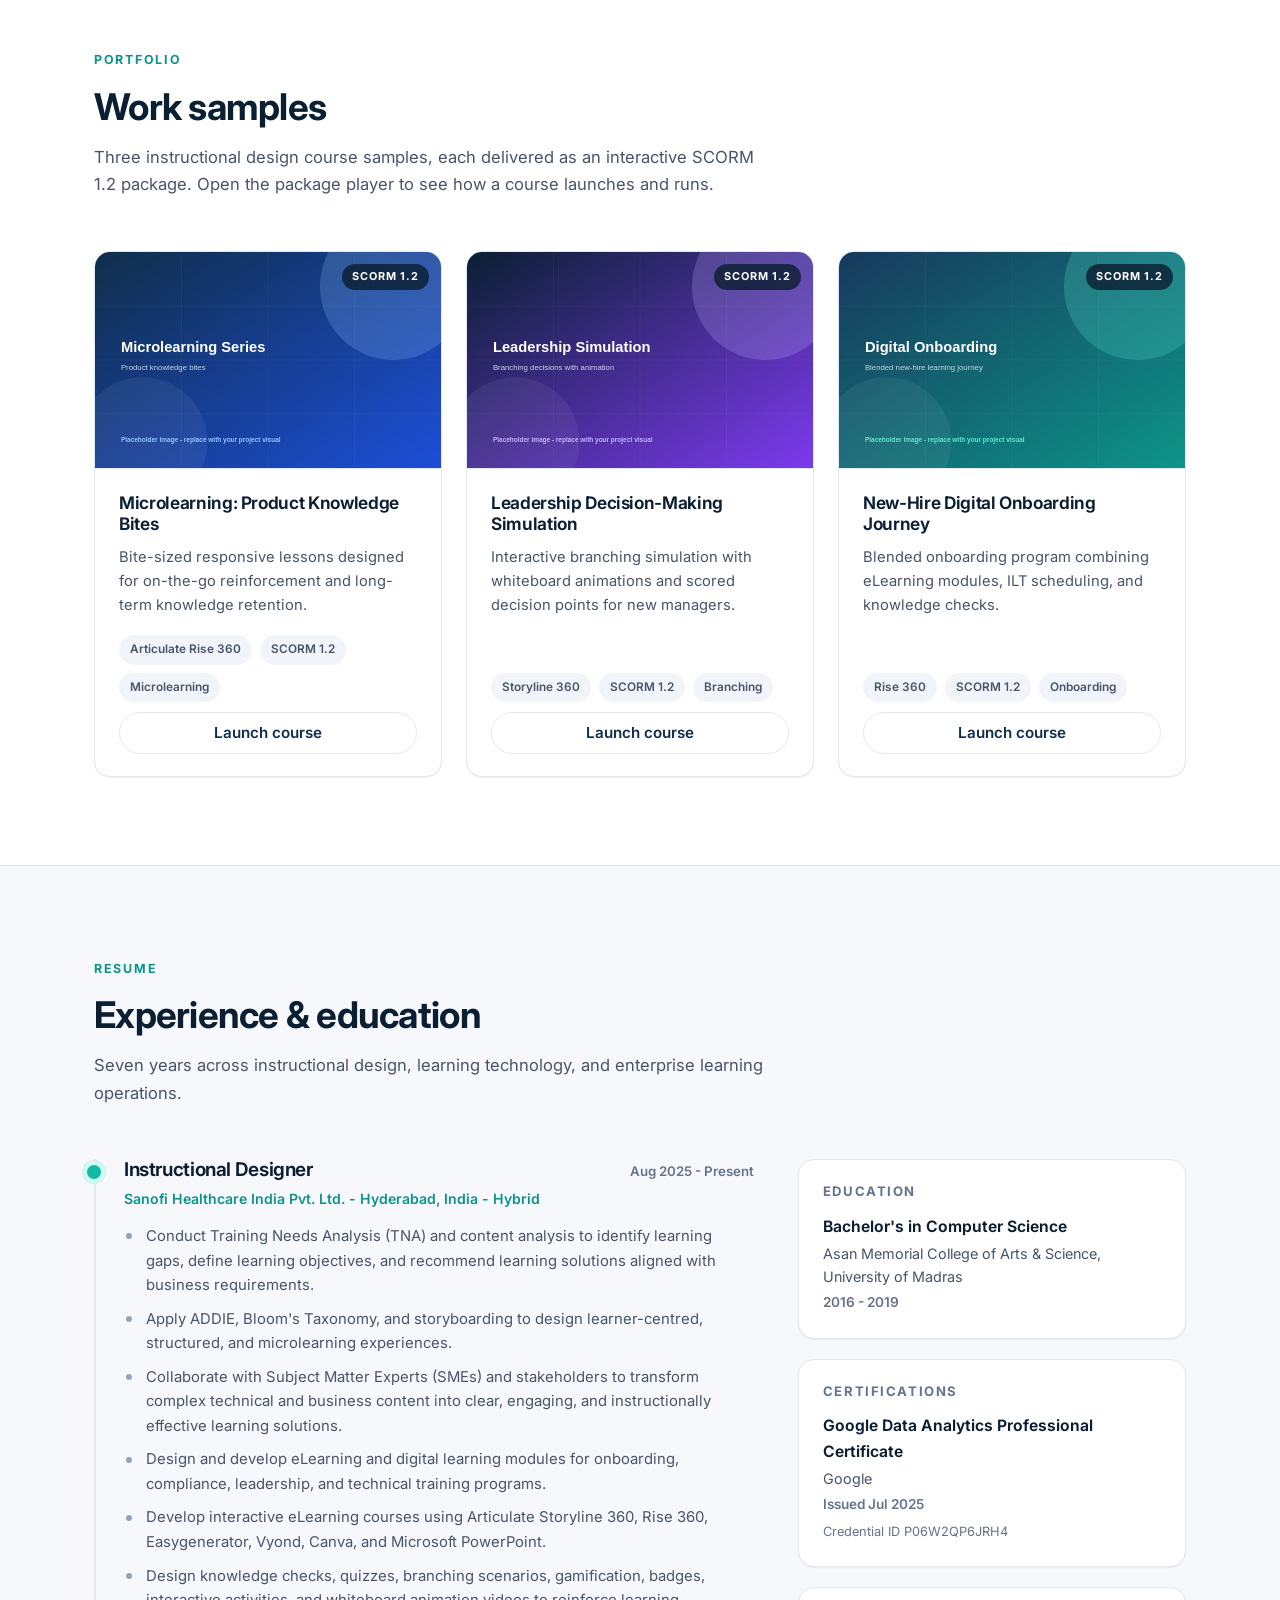
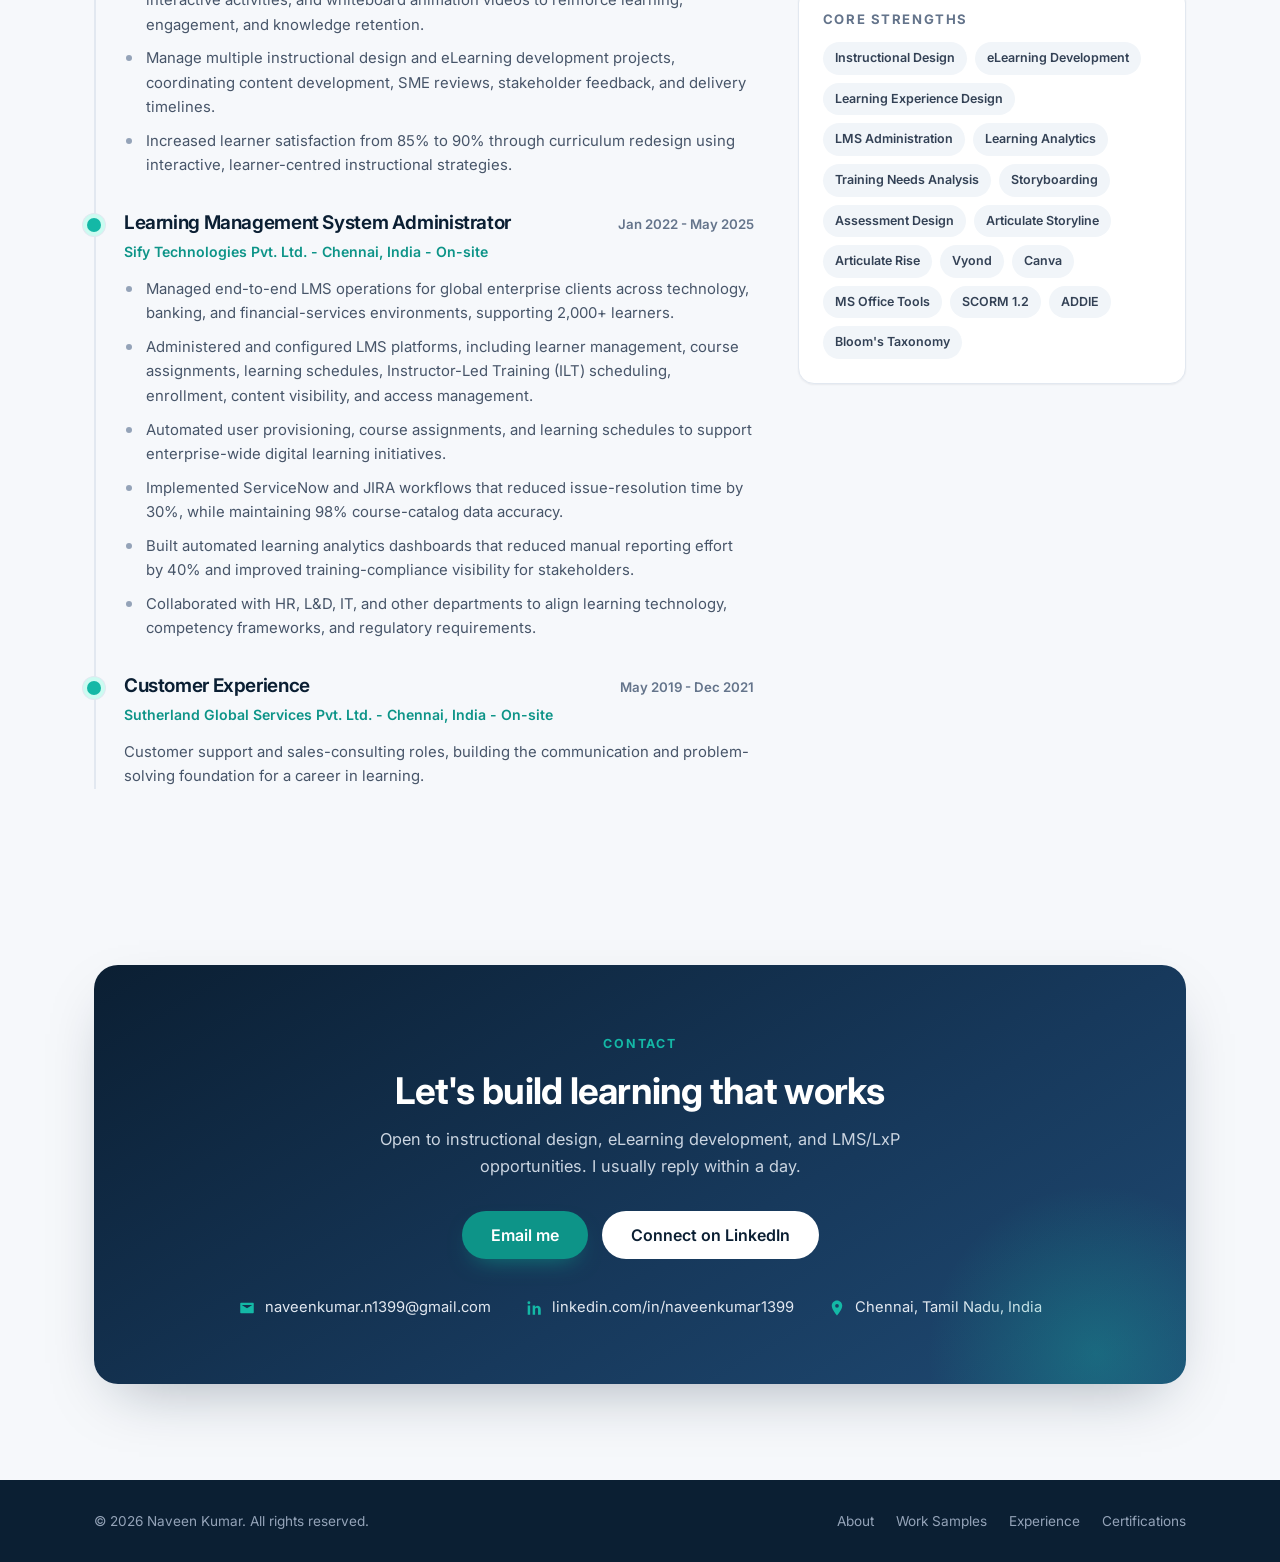
==== commit bbb1e9a6: "Add new tools to the skills list in index.html" ====
--- a/index.html
+++ b/index.html
@@ -267,6 +267,9 @@
                 <li>Assessment Design</li>
                 <li>Articulate Storyline</li>
                 <li>Articulate Rise</li>
+                <li>Vyond</li>
+                <li>Canva</li>
+                <li>MS Office Tools</li>
                 <li>SCORM 1.2</li>
                 <li>ADDIE</li>
                 <li>Bloom's Taxonomy</li>
